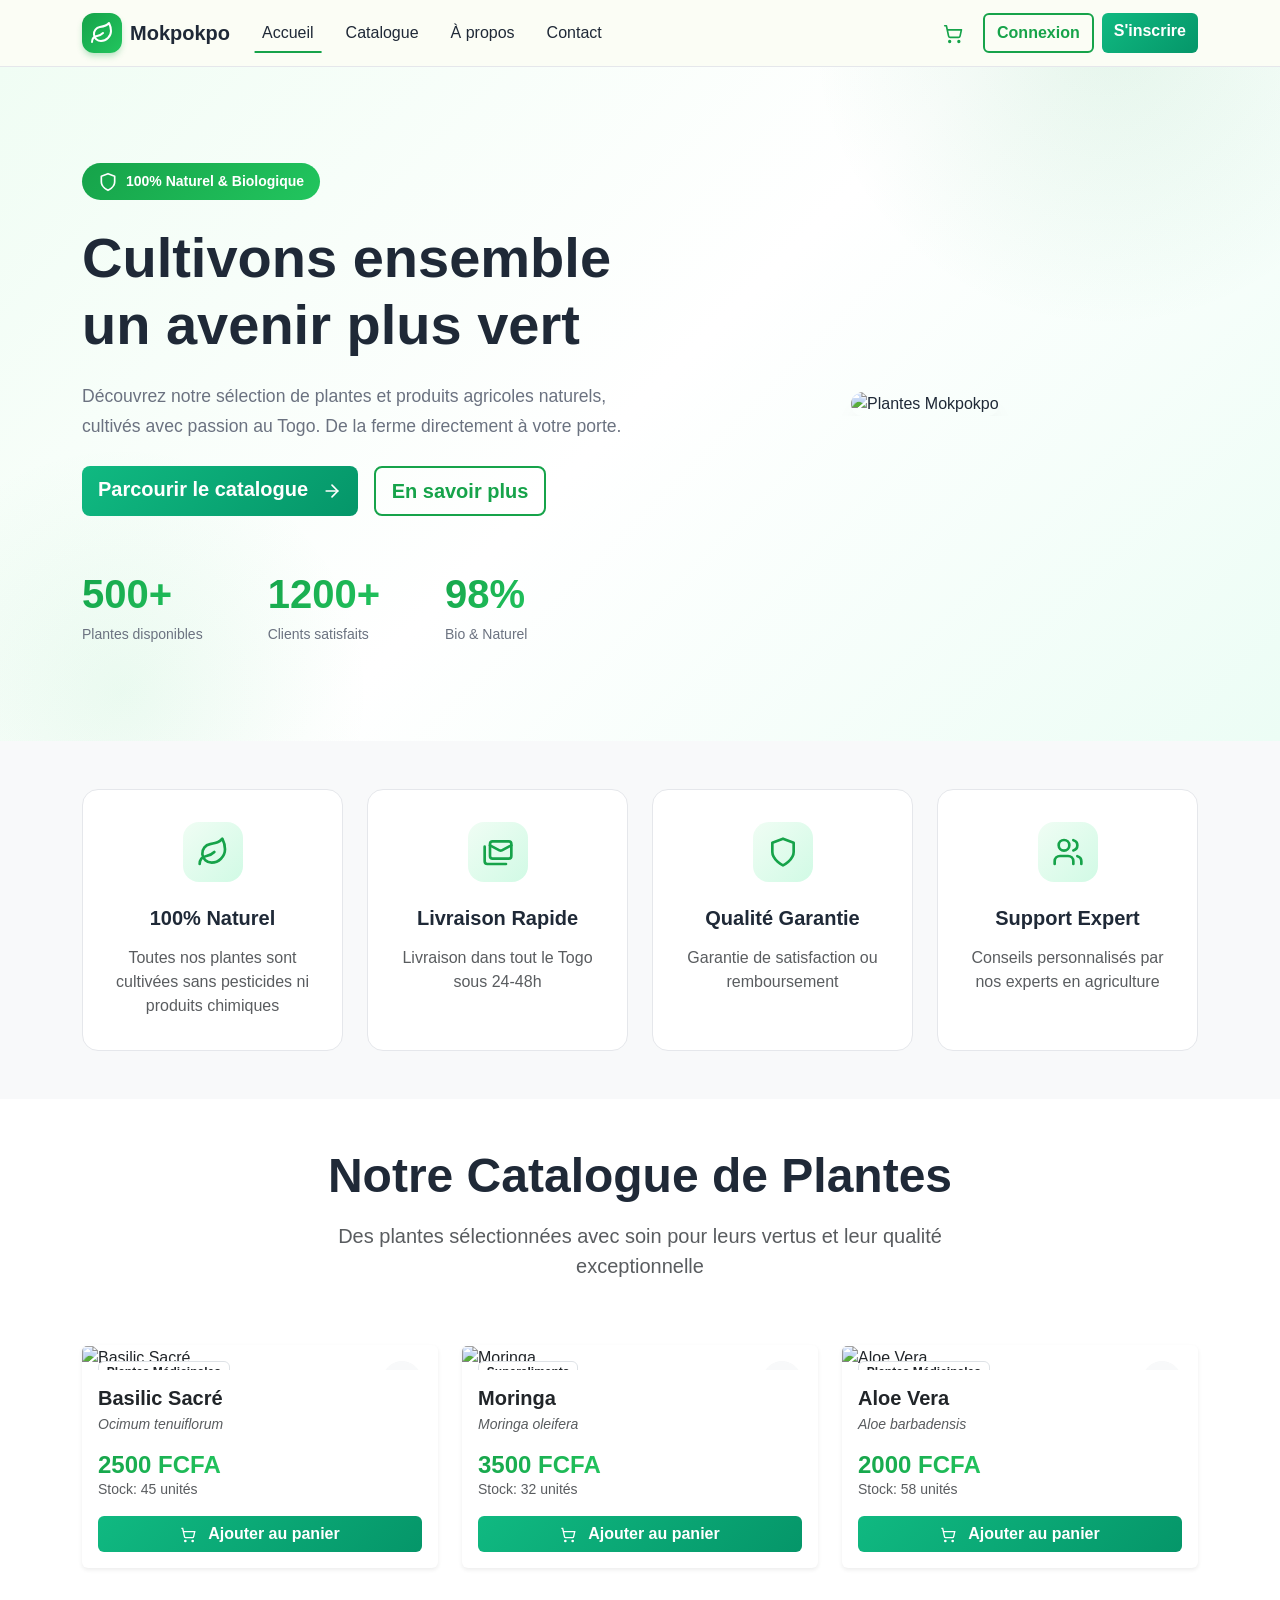
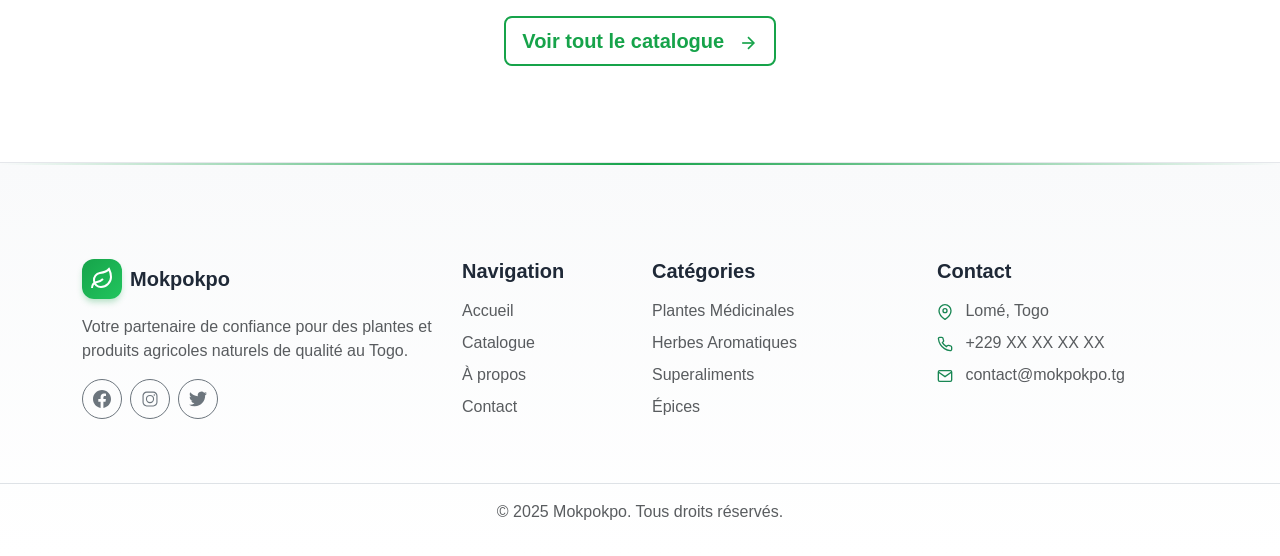
==== index.html @ a2e90d1b "Ajout du contenu du site web" ====
<!DOCTYPE html>
<html lang="fr">
<head>
    <meta charset="UTF-8">
    <meta name="viewport" content="width=device-width, initial-scale=1.0">
    <title>Mokpokpo - Supply Chain Plantes Médicinales</title>
    <!-- Bootstrap CSS -->
    <link rel="stylesheet" href="css/css_bootstrap/bootstrap.min.css">
    <!-- Custom CSS -->
    <link rel="stylesheet" href="css/style.css">
</head>
<body>

    <!-- Navbar -->
    <nav class="navbar navbar-expand-lg sticky-top">
        <div class="container">
            <a class="navbar-brand" href="index.html">
                <div class="brand-icon">
                    <svg xmlns="http://www.w3.org/2000/svg" width="24" height="24" viewBox="0 0 24 24" fill="none" stroke="currentColor" stroke-width="2" stroke-linecap="round" stroke-linejoin="round">
                        <path d="M11 20A7 7 0 0 1 9.8 6.1C15.5 5 17 4.48 19 2c1 2 2 4.18 2 8 0 5.5-4.78 10-10 10Z"/>
                        <path d="M2 21c0-3 1.85-5.36 5.08-6C9.5 14.52 12 13 13 12"/>
                    </svg>
                </div>
                Mokpokpo
            </a>
            <button class="navbar-toggler" type="button" data-bs-toggle="collapse" data-bs-target="#navbarNav">
                <span class="navbar-toggler-icon"></span>
            </button>
            <div class="collapse navbar-collapse" id="navbarNav">
                <ul class="navbar-nav me-auto mb-2 mb-lg-0">
                    <li class="nav-item">
                        <a class="nav-link active" href="index.html">Accueil</a>
                    </li>
                    <li class="nav-item">
                        <a class="nav-link" href="products.html">Catalogue</a>
                    </li>
                    <li class="nav-item">
                        <a class="nav-link" href="about.html">À propos</a>
                    </li>
                    <li class="nav-item">
                        <a class="nav-link" href="contact.html">Contact</a>
                    </li>
                </ul>
                <div class="d-flex align-items-center gap-2">
                    <a href="cart.html" class="btn btn-outline-primary position-relative border-0">
                        <svg xmlns="http://www.w3.org/2000/svg" width="20" height="20" viewBox="0 0 24 24" fill="none" stroke="currentColor" stroke-width="2" stroke-linecap="round" stroke-linejoin="round">
                            <circle cx="8" cy="21" r="1"/>
                            <circle cx="19" cy="21" r="1"/>
                            <path d="M2.05 2.05h2l2.66 12.42a2 2 0 0 0 2 1.58h9.78a2 2 0 0 0 1.95-1.57l1.65-7.43H5.12"/>
                        </svg>
                        <span class="position-absolute top-0 start-100 translate-middle badge rounded-pill bg-success cart-badge" style="display: none;">
                            0
                        </span>
                    </a>
                    
                    <div id="auth-links" class="d-flex gap-2">
                        <a href="login.html" class="btn btn-outline-primary">Connexion</a>
                        <a href="register.html" class="btn btn-primary">S'inscrire</a>
                    </div>
                    
                    <div id="user-links" class="d-flex gap-2 d-none align-items-center">
                        <a href="dashboard.html" class="d-flex align-items-center gap-2 bg-light px-3 py-2 rounded-pill text-decoration-none">
                            <div class="user-avatar">
                                <svg xmlns="http://www.w3.org/2000/svg" width="20" height="20" viewBox="0 0 24 24" fill="none" stroke="currentColor" stroke-width="2" stroke-linecap="round" stroke-linejoin="round">
                                    <path d="M19 21v-2a4 4 0 0 0-4-4H9a4 4 0 0 0-4 4v2"/>
                                    <circle cx="12" cy="7" r="4"/>
                                </svg>
                            </div>
                            <span class="text-muted small" id="userNameDisplay">Mon Compte</span>
                        </a>
                        <button onclick="logout()" class="btn btn-outline-danger btn-sm">
                            <svg xmlns="http://www.w3.org/2000/svg" width="16" height="16" viewBox="0 0 24 24" fill="none" stroke="currentColor" stroke-width="2" stroke-linecap="round" stroke-linejoin="round" class="me-1"><path d="M9 21H5a2 2 0 0 1-2-2V5a2 2 0 0 1 2-2h4"></path><polyline points="16 17 21 12 16 7"></polyline><line x1="21" y1="12" x2="9" y2="12"></line></svg>
                            Déconnexion
                        </button>
                    </div>

                </div>
            </div>
        </div>
    </nav>

    <!-- Hero Section -->
    <section class="hero-section">
        <div class="container">
            <div class="row align-items-center">
                <div class="col-lg-6 mb-5 mb-lg-0">
                    <!-- Badge -->
                    <div class="stats-badge mb-4">
                        <svg xmlns="http://www.w3.org/2000/svg" width="20" height="20" viewBox="0 0 24 24" fill="none" stroke="currentColor" stroke-width="2" stroke-linecap="round" stroke-linejoin="round">
                            <path d="M12 22s8-4 8-10V5l-8-3-8 3v7c0 6 8 10 8 10z"/>
                        </svg>
                        <span>100% Naturel & Biologique</span>
                    </div>

                    <h1 class="display-4 hero-title mb-4">Cultivons ensemble un avenir plus vert</h1>
                    <p class="hero-text mb-4">
                        Découvrez notre sélection de plantes et produits agricoles naturels, cultivés avec passion au Togo. 
                        De la ferme directement à votre porte.
                    </p>
                    <div class="d-flex flex-column flex-sm-row gap-3 mb-5">
                        <a href="products.html" class="btn btn-primary btn-lg">
                            Parcourir le catalogue
                            <svg xmlns="http://www.w3.org/2000/svg" width="20" height="20" viewBox="0 0 24 24" fill="none" stroke="currentColor" stroke-width="2" stroke-linecap="round" stroke-linejoin="round" class="ms-2">
                                <path d="M5 12h14"/><path d="M12 5l7 7-7 7"/>
                            </svg>
                        </a>
                        <a href="about.html" class="btn btn-outline-primary btn-lg">En savoir plus</a>
                    </div>

                    <!-- Stats -->
                    <div class="stats-container">
                        <div class="stat-item">
                            <div class="stat-number">500+</div>
                            <div class="stat-label">Plantes disponibles</div>
                        </div>
                        <div class="h-100" style="width: 1px; background: var(--border-color);"></div>
                        <div class="stat-item">
                            <div class="stat-number">1200+</div>
                            <div class="stat-label">Clients satisfaits</div>
                        </div>
                        <div class="h-100" style="width: 1px; background: var(--border-color);"></div>
                        <div class="stat-item">
                            <div class="stat-number">98%</div>
                            <div class="stat-label">Bio & Naturel</div>
                        </div>
                    </div>
                </div>
                <div class="col-lg-6 text-center position-relative">
                    <div class="img-zoom" style="border-radius: 1.5rem; overflow: hidden; box-shadow: 0 25px 50px -12px rgba(0, 0, 0, 0.25);">
                        <img src="https://images.unsplash.com/photo-1585320806297-9794b3e4eeae?w=800&h=600&fit=crop" 
                             alt="Plantes Mokpokpo" 
                             class="img-fluid" 
                             style="width: 100%; height: auto; object-fit: cover;">
                    </div>
                </div>
            </div>
        </div>
    </section>

    <!-- Features -->
    <section class="py-5 bg-light">
        <div class="container">
            <div class="row g-4">
                <div class="col-md-6 col-lg-3">
                    <div class="feature-card text-center">
                        <div class="feature-icon mx-auto">
                            <svg xmlns="http://www.w3.org/2000/svg" width="32" height="32" viewBox="0 0 24 24" fill="none" stroke="currentColor" stroke-width="2" stroke-linecap="round" stroke-linejoin="round">
                                <path d="M11 20A7 7 0 0 1 9.8 6.1C15.5 5 17 4.48 19 2c1 2 2 4.18 2 8 0 5.5-4.78 10-10 10Z"/>
                                <path d="M2 21c0-3 1.85-5.36 5.08-6C9.5 14.52 12 13 13 12"/>
                            </svg>
                        </div>
                        <h3 class="h5 fw-bold mb-3">100% Naturel</h3>
                        <p class="text-muted mb-0">Toutes nos plantes sont cultivées sans pesticides ni produits chimiques</p>
                    </div>
                </div>
                <div class="col-md-6 col-lg-3">
                    <div class="feature-card text-center">
                        <div class="feature-icon mx-auto">
                            <svg xmlns="http://www.w3.org/2000/svg" width="32" height="32" viewBox="0 0 24 24" fill="none" stroke="currentColor" stroke-width="2" stroke-linecap="round" stroke-linejoin="round">
                                <rect width="16" height="13" x="6" y="4" rx="2"/><path d="m22 7-7.1 3.78c-.57.3-1.23.3-1.8 0L6 7"/><path d="M2 8v11c0 1.1.9 2 2 2h14"/>
                            </svg>
                        </div>
                        <h3 class="h5 fw-bold mb-3">Livraison Rapide</h3>
                        <p class="text-muted mb-0">Livraison dans tout le Togo sous 24-48h</p>
                    </div>
                </div>
                <div class="col-md-6 col-lg-3">
                    <div class="feature-card text-center">
                        <div class="feature-icon mx-auto">
                            <svg xmlns="http://www.w3.org/2000/svg" width="32" height="32" viewBox="0 0 24 24" fill="none" stroke="currentColor" stroke-width="2" stroke-linecap="round" stroke-linejoin="round">
                                <path d="M12 22s8-4 8-10V5l-8-3-8 3v7c0 6 8 10 8 10z"/>
                            </svg>
                        </div>
                        <h3 class="h5 fw-bold mb-3">Qualité Garantie</h3>
                        <p class="text-muted mb-0">Garantie de satisfaction ou remboursement</p>
                    </div>
                </div>
                <div class="col-md-6 col-lg-3">
                    <div class="feature-card text-center">
                        <div class="feature-icon mx-auto">
                            <svg xmlns="http://www.w3.org/2000/svg" width="32" height="32" viewBox="0 0 24 24" fill="none" stroke="currentColor" stroke-width="2" stroke-linecap="round" stroke-linejoin="round">
                                <path d="M16 21v-2a4 4 0 0 0-4-4H6a4 4 0 0 0-4 4v2"/>
                                <circle cx="9" cy="7" r="4"/>
                                <path d="M22 21v-2a4 4 0 0 0-3-3.87"/>
                                <path d="M16 3.13a4 4 0 0 1 0 7.75"/>
                            </svg>
                        </div>
                        <h3 class="h5 fw-bold mb-3">Support Expert</h3>
                        <p class="text-muted mb-0">Conseils personnalisés par nos experts en agriculture</p>
                    </div>
                </div>
            </div>
        </div>
    </section>

    <!-- Product Catalog Preview -->
    <section class="py-5">
        <div class="container">
            <div class="row mb-5">
                <div class="col-lg-8 mx-auto text-center">
                    <h2 class="display-5 fw-bold mb-3">Notre Catalogue de Plantes</h2>
                    <p class="lead text-muted">Des plantes sélectionnées avec soin pour leurs vertus et leur qualité exceptionnelle</p>
                </div>
            </div>

            <div class="row g-4" id="featured-products">
                <!-- Product Card 1 -->
                <div class="col-sm-6 col-lg-4">
                    <div class="card card-product h-100 border-0 shadow-sm">
                        <div class="position-relative img-zoom">
                            <img src="https://images.unsplash.com/photo-1628016851899-c0f3afae6c6b?w=400&h=300&fit=crop" 
                                 class="card-img-top" 
                                 alt="Basilic Sacré"
                                 style="height: 250px; object-fit: cover;">
                            <span class="position-absolute top-0 start-0 m-3 badge bg-white text-dark border">Plantes Médicinales</span>
                            <button class="btn btn-light btn-sm position-absolute top-0 end-0 m-3 rounded-circle" style="width: 40px; height: 40px;">
                                <svg xmlns="http://www.w3.org/2000/svg" width="16" height="16" viewBox="0 0 24 24" fill="none" stroke="currentColor" stroke-width="2">
                                    <path d="M19 14c1.49-1.46 3-3.21 3-5.5A5.5 5.5 0 0 0 16.5 3c-1.76 0-3 .5-4.5 2-1.5-1.5-2.74-2-4.5-2A5.5 5.5 0 0 0 2 8.5c0 2.3 1.5 4.05 3 5.5l7 7Z"/>
                                </svg>
                            </button>
                        </div>
                        <div class="card-body">
                            <h5 class="card-title fw-bold mb-1">Basilic Sacré</h5>
                            <p class="text-muted small fst-italic mb-3">Ocimum tenuiflorum</p>
                            <div class="d-flex justify-content-between align-items-center">
                                <div>
                                    <p class="h4 text-gradient fw-bold mb-0">2500 FCFA</p>
                                    <p class="text-muted small mb-0">Stock: 45 unités</p>
                                </div>
                            </div>
                        </div>
                        <div class="card-footer bg-transparent border-0 p-3 pt-0">
                            <button class="btn btn-primary w-100">
                                <svg xmlns="http://www.w3.org/2000/svg" width="16" height="16" viewBox="0 0 24 24" fill="none" stroke="currentColor" stroke-width="2" class="me-2">
                                    <circle cx="8" cy="21" r="1"/><circle cx="19" cy="21" r="1"/>
                                    <path d="M2.05 2.05h2l2.66 12.42a2 2 0 0 0 2 1.58h9.78a2 2 0 0 0 1.95-1.57l1.65-7.43H5.12"/>
                                </svg>
                                Ajouter au panier
                            </button>
                        </div>
                    </div>
                </div>

                <!-- Product Card 2 -->
                <div class="col-sm-6 col-lg-4">
                    <div class="card card-product h-100 border-0 shadow-sm">
                        <div class="position-relative img-zoom">
                            <img src="https://images.unsplash.com/photo-1615485290382-441e4d049cb5?w=400&h=300&fit=crop" 
                                 class="card-img-top" 
                                 alt="Moringa"
                                 style="height: 250px; object-fit: cover;">
                            <span class="position-absolute top-0 start-0 m-3 badge bg-white text-dark border">Superaliments</span>
                            <button class="btn btn-light btn-sm position-absolute top-0 end-0 m-3 rounded-circle" style="width: 40px; height: 40px;">
                                <svg xmlns="http://www.w3.org/2000/svg" width="16" height="16" viewBox="0 0 24 24" fill="none" stroke="currentColor" stroke-width="2">
                                    <path d="M19 14c1.49-1.46 3-3.21 3-5.5A5.5 5.5 0 0 0 16.5 3c-1.76 0-3 .5-4.5 2-1.5-1.5-2.74-2-4.5-2A5.5 5.5 0 0 0 2 8.5c0 2.3 1.5 4.05 3 5.5l7 7Z"/>
                                </svg>
                            </button>
                        </div>
                        <div class="card-body">
                            <h5 class="card-title fw-bold mb-1">Moringa</h5>
                            <p class="text-muted small fst-italic mb-3">Moringa oleifera</p>
                            <div class="d-flex justify-content-between align-items-center">
                                <div>
                                    <p class="h4 text-gradient fw-bold mb-0">3500 FCFA</p>
                                    <p class="text-muted small mb-0">Stock: 32 unités</p>
                                </div>
                            </div>
                        </div>
                        <div class="card-footer bg-transparent border-0 p-3 pt-0">
                            <button class="btn btn-primary w-100">
                                <svg xmlns="http://www.w3.org/2000/svg" width="16" height="16" viewBox="0 0 24 24" fill="none" stroke="currentColor" stroke-width="2" class="me-2">
                                    <circle cx="8" cy="21" r="1"/><circle cx="19" cy="21" r="1"/>
                                    <path d="M2.05 2.05h2l2.66 12.42a2 2 0 0 0 2 1.58h9.78a2 2 0 0 0 1.95-1.57l1.65-7.43H5.12"/>
                                </svg>
                                Ajouter au panier
                            </button>
                        </div>
                    </div>
                </div>

                <!-- Product Card 3 -->
                <div class="col-sm-6 col-lg-4">
                    <div class="card card-product h-100 border-0 shadow-sm">
                        <div class="position-relative img-zoom">
                            <img src="https://images.unsplash.com/photo-1509587584298-0f3b3a3a1797?w=400&h=300&fit=crop" 
                                 class="card-img-top" 
                                 alt="Aloe Vera"
                                 style="height: 250px; object-fit: cover;">
                            <span class="position-absolute top-0 start-0 m-3 badge bg-white text-dark border">Plantes Médicinales</span>
                            <button class="btn btn-light btn-sm position-absolute top-0 end-0 m-3 rounded-circle" style="width: 40px; height: 40px;">
                                <svg xmlns="http://www.w3.org/2000/svg" width="16" height="16" viewBox="0 0 24 24" fill="none" stroke="currentColor" stroke-width="2">
                                    <path d="M19 14c1.49-1.46 3-3.21 3-5.5A5.5 5.5 0 0 0 16.5 3c-1.76 0-3 .5-4.5 2-1.5-1.5-2.74-2-4.5-2A5.5 5.5 0 0 0 2 8.5c0 2.3 1.5 4.05 3 5.5l7 7Z"/>
                                </svg>
                            </button>
                        </div>
                        <div class="card-body">
                            <h5 class="card-title fw-bold mb-1">Aloe Vera</h5>
                            <p class="text-muted small fst-italic mb-3">Aloe barbadensis</p>
                            <div class="d-flex justify-content-between align-items-center">
                                <div>
                                    <p class="h4 text-gradient fw-bold mb-0">2000 FCFA</p>
                                    <p class="text-muted small mb-0">Stock: 58 unités</p>
                                </div>
                            </div>
                        </div>
                        <div class="card-footer bg-transparent border-0 p-3 pt-0">
                            <button class="btn btn-primary w-100">
                                <svg xmlns="http://www.w3.org/2000/svg" width="16" height="16" viewBox="0 0 24 24" fill="none" stroke="currentColor" stroke-width="2" class="me-2">
                                    <circle cx="8" cy="21" r="1"/><circle cx="19" cy="21" r="1"/>
                                    <path d="M2.05 2.05h2l2.66 12.42a2 2 0 0 0 2 1.58h9.78a2 2 0 0 0 1.95-1.57l1.65-7.43H5.12"/>
                                </svg>
                                Ajouter au panier
                            </button>
                        </div>
                    </div>
                </div>
            </div>

            <div class="text-center mt-5">
                <a href="products.html" class="btn btn-outline-primary btn-lg">
                    Voir tout le catalogue
                    <svg xmlns="http://www.w3.org/2000/svg" width="20" height="20" viewBox="0 0 24 24" fill="none" stroke="currentColor" stroke-width="2" class="ms-2">
                        <path d="M5 12h14"/><path d="M12 5l7 7-7 7"/>
                    </svg>
                </a>
            </div>
        </div>
    </section>

    <!-- Footer -->
    <footer class="text-center text-lg-start mt-5">
        <div class="container py-5">
            <div class="row g-4">
                <!-- Brand Section -->
                <div class="col-lg-4 col-md-6">
                    <div class="d-flex align-items-center gap-2 mb-3">
                        <div class="brand-icon">
                            <svg xmlns="http://www.w3.org/2000/svg" width="24" height="24" viewBox="0 0 24 24" fill="none" stroke="currentColor" stroke-width="2">
                                <path d="M11 20A7 7 0 0 1 9.8 6.1C15.5 5 17 4.48 19 2c1 2 2 4.18 2 8 0 5.5-4.78 10-10 10Z"/>
                                <path d="M2 21c0-3 1.85-5.36 5.08-6C9.5 14.52 12 13 13 12"/>
                            </svg>
                        </div>
                        <span class="fw-bold fs-5">Mokpokpo</span>
                    </div>
                    <p class="text-muted mb-3">Votre partenaire de confiance pour des plantes et produits agricoles naturels de qualité au Togo.</p>
                    <div class="d-flex gap-2">
                        <a href="#" class="btn btn-outline-secondary btn-sm rounded-circle" style="width: 40px; height: 40px; padding: 0; display: flex; align-items: center; justify-content: center;">
                            <svg xmlns="http://www.w3.org/2000/svg" width="18" height="18" viewBox="0 0 24 24" fill="currentColor">
                                <path d="M24 12.073c0-6.627-5.373-12-12-12s-12 5.373-12 12c0 5.99 4.388 10.954 10.125 11.854v-8.385H7.078v-3.47h3.047V9.43c0-3.007 1.792-4.669 4.533-4.669 1.312 0 2.686.235 2.686.235v2.953H15.83c-1.491 0-1.956.925-1.956 1.874v2.25h3.328l-.532 3.47h-2.796v8.385C19.612 23.027 24 18.062 24 12.073z"/>
                            </svg>
                        </a>
                        <a href="#" class="btn btn-outline-secondary btn-sm rounded-circle" style="width: 40px; height: 40px; padding: 0; display: flex; align-items: center; justify-content: center;">
                            <svg xmlns="http://www.w3.org/2000/svg" width="18" height="18" viewBox="0 0 24 24" fill="currentColor">
                                <path d="M7.55 2h8.9C19.4 2 22 4.6 22 7.55v8.9C22 19.4 19.4 22 16.45 22h-8.9C4.6 22 2 19.4 2 16.45v-8.9C2 4.6 4.6 2 7.55 2zm0 1.5C5.466 3.5 3.5 5.466 3.5 7.55v8.9c0 2.084 1.966 4.05 4.05 4.05h8.9c2.084 0 4.05-1.966 4.05-4.05v-8.9c0-2.084-1.966-4.05-4.05-4.05h-8.9zM12 6.5a5.5 5.5 0 110 11 5.5 5.5 0 010-11zm0 1.5a4 4 0 100 8 4 4 0 000-8zm5.75-2.25a1 1 0 110 2 1 1 0 010-2z"/>
                            </svg>
                        </a>
                        <a href="#" class="btn btn-outline-secondary btn-sm rounded-circle" style="width: 40px; height: 40px; padding: 0; display: flex; align-items: center; justify-content: center;">
                            <svg xmlns="http://www.w3.org/2000/svg" width="18" height="18" viewBox="0 0 24 24" fill="currentColor">
                                <path d="M23.953 4.57a10 10 0 01-2.825.775 4.958 4.958 0 002.163-2.723c-.951.555-2.005.959-3.127 1.184a4.92 4.92 0 00-8.384 4.482C7.69 8.095 4.067 6.13 1.64 3.162a4.822 4.822 0 00-.666 2.475c0 1.71.87 3.213 2.188 4.096a4.904 4.904 0 01-2.228-.616v.06a4.923 4.923 0 003.946 4.827 4.996 4.996 0 01-2.212.085 4.936 4.936 0 004.604 3.417 9.867 9.867 0 01-6.102 2.105c-.39 0-.779-.023-1.17-.067a13.995 13.995 0 007.557 2.209c9.053 0 13.998-7.496 13.998-13.985 0-.21 0-.42-.015-.63A9.935 9.935 0 0024 4.59z"/>
                            </svg>
                        </a>
                    </div>
                </div>

                <!-- Navigation -->
                <div class="col-lg-2 col-md-6">
                    <h5 class="fw-bold mb-3">Navigation</h5>
                    <ul class="list-unstyled">
                        <li class="mb-2"><a href="index.html" class="text-decoration-none text-muted">Accueil</a></li>
                        <li class="mb-2"><a href="products.html" class="text-decoration-none text-muted">Catalogue</a></li>
                        <li class="mb-2"><a href="about.html" class="text-decoration-none text-muted">À propos</a></li>
                        <li class="mb-2"><a href="contact.html" class="text-decoration-none text-muted">Contact</a></li>
                    </ul>
                </div>

                <!-- Categories -->
                <div class="col-lg-3 col-md-6">
                    <h5 class="fw-bold mb-3">Catégories</h5>
                    <ul class="list-unstyled">
                        <li class="mb-2"><a href="#" class="text-decoration-none text-muted">Plantes Médicinales</a></li>
                        <li class="mb-2"><a href="#" class="text-decoration-none text-muted">Herbes Aromatiques</a></li>
                        <li class="mb-2"><a href="#" class="text-decoration-none text-muted">Superaliments</a></li>
                        <li class="mb-2"><a href="#" class="text-decoration-none text-muted">Épices</a></li>
                    </ul>
                </div>

                <!-- Contact -->
                <div class="col-lg-3 col-md-6">
                    <h5 class="fw-bold mb-3">Contact</h5>
                    <ul class="list-unstyled">
                        <li class="mb-2">
                            <svg xmlns="http://www.w3.org/2000/svg" width="16" height="16" viewBox="0 0 24 24" fill="none" stroke="currentColor" stroke-width="2" class="text-success me-2">
                                <path d="M21 10c0 7-9 13-9 13s-9-6-9-13a9 9 0 0 1 18 0z"></path>
                                <circle cx="12" cy="10" r="3"></circle>
                            </svg>
                            <span class="text-muted">Lomé, Togo</span>
                        </li>
                        <li class="mb-2">
                            <svg xmlns="http://www.w3.org/2000/svg" width="16" height="16" viewBox="0 0 24 24" fill="none" stroke="currentColor" stroke-width="2" class="text-success me-2">
                                <path d="M22 16.92v3a2 2 0 0 1-2.18 2 19.79 19.79 0 0 1-8.63-3.07 19.5 19.5 0 0 1-6-6 19.79 19.79 0 0 1-3.07-8.67A2 2 0 0 1 4.11 2h3a2 2 0 0 1 2 1.72 12.84 12.84 0 0 0 .7 2.81 2 2 0 0 1-.45 2.11L8.09 9.91a16 16 0 0 0 6 6l1.27-1.27a2 2 0 0 1 2.11-.45 12.84 12.84 0 0 0 2.81.7A2 2 0 0 1 22 16.92z"></path>
                            </svg>
                            <span class="text-muted">+229 XX XX XX XX</span>
                        </li>
                        <li class="mb-2">
                            <svg xmlns="http://www.w3.org/2000/svg" width="16" height="16" viewBox="0 0 24 24" fill="none" stroke="currentColor" stroke-width="2" class="text-success me-2">
                                <path d="M4 4h16c1.1 0 2 .9 2 2v12c0 1.1-.9 2-2 2H4c-1.1 0-2-.9-2-2V6c0-1.1.9-2 2-2z"></path>
                                <polyline points="22,6 12,13 2,6"></polyline>
                            </svg>
                            <span class="text-muted">contact@mokpokpo.tg</span>
                        </li>
                    </ul>
                </div>
            </div>
        </div>

        <!-- Copyright -->
        <div class="border-top">
            <div class="container py-3">
                <p class="text-center text-muted mb-0">© 2025 Mokpokpo. Tous droits réservés.</p>
            </div>
        </div>
    </footer>

    <!-- Bootstrap JS Bundle -->
    <script src="js/js_bootstrap/bootstrap.bundle.min.js"></script>
    <script src="js/auth.js"></script>
    <script src="js/script.js"></script>
</body>
</html>
---- css/style.css ----
:root {
    --primary-color: #16a34a; /* Green-600 */
    --primary-hover: #15803d; /* Green-700 */
    --primary-light: #22c55e; /* Green-500 */
    --secondary-color: #f0fdf4; /* Green-50 */
    --text-color: #1f2937; /* Gray-800 */
    --light-text: #6b7280; /* Gray-500 */
    --border-color: #e5e7eb; /* Gray-200 */
    --shadow-sm: 0 1px 2px 0 rgb(0 0 0 / 0.05);
    --shadow-md: 0 4px 6px -1px rgb(0 0 0 / 0.1);
    --shadow-lg: 0 10px 15px -3px rgb(0 0 0 / 0.1);
    --shadow-xl: 0 20px 25px -5px rgb(0 0 0 / 0.1);
}

* {
    margin: 0;
    padding: 0;
    box-sizing: border-box;
}

body {
    font-family: 'Segoe UI', Tahoma, Geneva, Verdana, sans-serif;
    color: var(--text-color);
    background-color: #ffffff;
    overflow-x: hidden;
}

/* Navbar */
.navbar {
    background-color: rgb(251, 253, 245) /*rgb(255 255 255 / 95%)*/;
    backdrop-filter: blur(10px);
    border-bottom: 1px solid var(--border-color);
    transition: all 0.3s ease;
}

.navbar.scrolled {
    box-shadow: var(--shadow-md);
}

.navbar-brand {
    font-weight: 700;
    font-size: 1.25rem;
    color: var(--text-color) !important;
    display: flex;
    align-items: center;
    gap: 0.5rem;
    transition: transform 0.3s ease;
}

.navbar-brand:hover {
    transform: scale(1.05);
}

.brand-icon {
    width: 2.5rem;
    height: 2.5rem;
    background: linear-gradient(135deg, var(--primary-color), var(--primary-light));
    border-radius: 0.75rem;
    display: flex;
    align-items: center;
    justify-content: center;
    color: white;
    transition: all 0.3s ease;
    box-shadow: 0 4px 6px -1px rgb(22 163 74 / 0.3);
}

.navbar-brand:hover .brand-icon {
    transform: rotate(10deg);
    box-shadow: 0 10px 15px -3px rgb(22 163 74 / 0.4);
}

.nav-link {
    font-weight: 500;
    color: var(--text-color) !important;
    transition: all 0.3s ease;
    position: relative;
    padding: 0.5rem 1rem !important;
}

.nav-link::after {
    content: '';
    position: absolute;
    bottom: 0;
    left: 50%;
    width: 0;
    height: 2px;
    background: var(--primary-color);
    transition: all 0.3s ease;
    transform: translateX(-50%);
}

.nav-link:hover::after,
.nav-link.active::after {
    width: 80%;
}

.nav-link:hover {
    color: var(--primary-color) !important;
}

.btn-primary {
    background: linear-gradient(135deg, var(--primary-color), var(--primary-light));
    border: none;
    transition: all 0.3s ease;
    font-weight: 600;
    position: relative;
    overflow: hidden;
}

.btn-primary::before {
    content: '';
    position: absolute;
    top: 0;
    left: -100%;
    width: 100%;
    height: 100%;
    background: linear-gradient(90deg, transparent, rgba(255,255,255,0.3), transparent);
    transition: left 0.5s ease;
}

.btn-primary:hover::before {
    left: 100%;
}

.btn-primary:hover {
    transform: translateY(-2px);
    box-shadow: 0 10px 20px -5px rgb(22 163 74 / 0.5);
    background: linear-gradient(135deg, var(--primary-hover), var(--primary-color));
}

.btn-primary:active {
    transform: translateY(0);
}

.btn-outline-primary {
    color: var(--primary-color);
    border: 2px solid var(--primary-color);
    background: transparent;
    transition: all 0.3s ease;
    font-weight: 600;
}

.btn-outline-primary:hover {
    background-color: var(--primary-color);
    border-color: var(--primary-color);
    transform: translateY(-2px);
    box-shadow: 0 10px 20px -5px rgb(22 163 74 / 0.5);
}

.btn-outline-secondary {
    transition: all 0.3s ease;
}

.btn-outline-secondary:hover {
    transform: translateY(-2px);
    box-shadow: var(--shadow-md);
}

/* Hero Section */
.hero-section {
    padding: 6rem 0;
    background: linear-gradient(135deg, #f0fdf4 0%, #ffffff 50%, #ecfdf5 100%);
    position: relative;
    overflow: hidden;
}

.hero-section::before {
    content: '';
    position: absolute;
    top: -50%;
    right: -10%;
    width: 600px;
    height: 600px;
    background: radial-gradient(circle, rgba(22, 163, 74, 0.1) 0%, transparent 70%);
    border-radius: 50%;
    animation: float 20s ease-in-out infinite;
}

.hero-section::after {
    content: '';
    position: absolute;
    bottom: -30%;
    left: -10%;
    width: 500px;
    height: 500px;
    background: radial-gradient(circle, rgba(34, 197, 94, 0.08) 0%, transparent 70%);
    border-radius: 50%;
    animation: float 15s ease-in-out infinite reverse;
}

@keyframes float {
    0%, 100% {
        transform: translate(0, 0);
    }
    50% {
        transform: translate(50px, 50px);
    }
}

.hero-section .container {
    position: relative;
    z-index: 1;
}

.hero-title {
    font-weight: 800;
    color: var(--text-color);
    line-height: 1.2;
    animation: fadeInUp 0.8s ease-out;
}

@keyframes fadeInUp {
    from {
        opacity: 0;
        transform: translateY(30px);
    }
    to {
        opacity: 1;
        transform: translateY(0);
    }
}

.hero-text {
    color: var(--light-text);
    font-size: 1.1rem;
    line-height: 1.7;
    animation: fadeInUp 0.8s ease-out 0.2s both;
}

.hero-section .btn {
    animation: fadeInUp 0.8s ease-out 0.4s both;
}

.hero-section img {
    border-radius: 1.5rem;
    box-shadow: var(--shadow-xl);
    transition: all 0.5s ease;
    animation: fadeIn 1s ease-out 0.6s both;
}

@keyframes fadeIn {
    from {
        opacity: 0;
    }
    to {
        opacity: 1;
    }
}

.hero-section img:hover {
    transform: scale(1.05) rotate(2deg);
    box-shadow: 0 25px 50px -12px rgb(0 0 0 / 0.25);
}

/* Stats Section */
.stats-badge {
    display: inline-flex;
    align-items: center;
    gap: 0.5rem;
    background: linear-gradient(135deg, var(--primary-color), var(--primary-light));
    color: white;
    padding: 0.5rem 1rem;
    border-radius: 2rem;
    font-size: 0.875rem;
    font-weight: 600;
    animation: fadeInUp 0.8s ease-out;
}

.stats-container {
    display: flex;
    gap: 2rem;
    margin-top: 2rem;
    flex-wrap: wrap;
}

.stat-item {
    animation: fadeInUp 0.8s ease-out;
}

.stat-number {
    font-size: 2.5rem;
    font-weight: 800;
    background: linear-gradient(135deg, var(--primary-color), var(--primary-light));
    -webkit-background-clip: text;
    -webkit-text-fill-color: transparent;
    background-clip: text;
}

.stat-label {
    color: var(--light-text);
    font-size: 0.875rem;
}

/* Products */
.card-product {
    transition: all 0.4s ease;
    border: 1px solid var(--border-color);
    position: relative;
    overflow: hidden;
}

.card-product::before {
    content: '';
    position: absolute;
    top: 0;
    left: -100%;
    width: 100%;
    height: 100%;
    background: linear-gradient(90deg, transparent, rgba(22, 163, 74, 0.1), transparent);
    transition: left 0.6s ease;
}

.card-product:hover::before {
    left: 100%;
}

.card-product:hover {
    transform: translateY(-10px);
    box-shadow: 0 20px 25px -5px rgba(0, 0, 0, 0.15);
    border-color: var(--primary-color);
}

.card-product .card-img-top {
    transition: transform 0.5s ease;
}

.card-product:hover .card-img-top {
    transform: scale(1.1);
}

.card-product .btn {
    transition: all 0.3s ease;
}

.card-product:hover .btn {
    transform: translateX(5px);
}

.badge-stock {
    background-color: var(--secondary-color);
    color: var(--primary-color);
    border: 1px solid var(--primary-color);
    transition: all 0.3s ease;
}

.badge-stock:hover {
    background-color: var(--primary-color);
    color: white;
    transform: scale(1.1);
}

/* Feature Cards */
.feature-card {
    transition: all 0.4s ease;
    background: white;
    border-radius: 1rem;
    padding: 2rem;
    height: 100%;
    border: 1px solid var(--border-color);
    position: relative;
    overflow: hidden;
}

.feature-card::before {
    content: '';
    position: absolute;
    top: 0;
    left: 0;
    width: 100%;
    height: 4px;
    background: linear-gradient(90deg, var(--primary-color), var(--primary-light));
    transform: scaleX(0);
    transition: transform 0.3s ease;
}

.feature-card:hover::before {
    transform: scaleX(1);
}

.feature-card:hover {
    transform: translateY(-8px);
    box-shadow: var(--shadow-xl);
    border-color: var(--primary-color);
}

.feature-icon {
    width: 60px;
    height: 60px;
    border-radius: 1rem;
    display: flex;
    align-items: center;
    justify-content: center;
    background: linear-gradient(135deg, var(--secondary-color), #d1fae5);
    color: var(--primary-color);
    margin-bottom: 1.5rem;
    transition: all 0.3s ease;
}

.feature-card:hover .feature-icon {
    transform: rotateY(360deg);
    background: linear-gradient(135deg, var(--primary-color), var(--primary-light));
    color: white;
}

/* Footer */
footer {
    background: linear-gradient(to bottom, #f9fafb, #ffffff);
    border-top: 1px solid var(--border-color);
    padding: 3rem 0 1rem;
    position: relative;
}

footer::before {
    content: '';
    position: absolute;
    top: 0;
    left: 0;
    width: 100%;
    height: 2px;
    background: linear-gradient(90deg, transparent, var(--primary-color), transparent);
}

footer a {
    transition: all 0.3s ease;
    position: relative;
}

footer a::after {
    content: '';
    position: absolute;
    bottom: -2px;
    left: 0;
    width: 0;
    height: 2px;
    background: var(--primary-color);
    transition: width 0.3s ease;
}

footer a:hover::after {
    width: 100%;
}

footer a:hover {
    color: var(--primary-color) !important;
    transform: translateX(5px);
}

/* Login Page Styles */
.login-page {
    background: linear-gradient(135deg, #f0fdf4 0%, #ffffff 50%, #ecfdf5 100%);
    min-height: 100vh;
    position: relative;
    overflow: hidden;
}

.login-bg-decoration {
    position: absolute;
    border-radius: 50%;
    filter: blur(80px);
    opacity: 0.6;
    animation: float 20s ease-in-out infinite;
}

.decoration-1 {
    width: 500px;
    height: 500px;
    background: radial-gradient(circle, rgba(22, 163, 74, 0.2) 0%, transparent 70%);
    top: -10%;
    right: -10%;
    animation-delay: 0s;
}

.decoration-2 {
    width: 400px;
    height: 400px;
    background: radial-gradient(circle, rgba(34, 197, 94, 0.15) 0%, transparent 70%);
    bottom: -10%;
    left: -10%;
    animation-delay: -10s;
}

.login-card {
    animation: slideUp 0.6s ease-out;
    border-radius: 1.5rem !important;
    backdrop-filter: blur(10px);
    background: rgba(255, 255, 255, 0.95) !important;
}

@keyframes slideUp {
    from {
        opacity: 0;
        transform: translateY(40px);
    }
    to {
        opacity: 1;
        transform: translateY(0);
    }
}

.login-logo-container {
    width: 80px;
    height: 80px;
    border-radius: 1.5rem;
    background: linear-gradient(135deg, var(--primary-color), var(--primary-light));
    display: flex;
    align-items: center;
    justify-content: center;
    color: white;
    box-shadow: 0 10px 25px -5px rgba(22, 163, 74, 0.4);
    animation: pulse 2s ease-in-out infinite;
}

@keyframes pulse {
    0%, 100% {
        transform: scale(1);
        box-shadow: 0 10px 25px -5px rgba(22, 163, 74, 0.4);
    }
    50% {
        transform: scale(1.05);
        box-shadow: 0 15px 35px -5px rgba(22, 163, 74, 0.5);
    }
}

.input-modern {
    border: 2px solid var(--border-color) !important;
    transition: all 0.3s ease;
    font-size: 1rem;
}

.input-modern:focus {
    border-color: var(--primary-color) !important;
    box-shadow: 0 0 0 4px rgba(22, 163, 74, 0.1) !important;
    transform: translateY(-2px);
}

.btn-modern {
    position: relative;
    overflow: hidden;
    z-index: 1;
}

.btn-modern::before {
    content: '';
    position: absolute;
    top: 50%;
    left: 50%;
    width: 0;
    height: 0;
    border-radius: 50%;
    background: rgba(255, 255, 255, 0.3);
    transform: translate(-50%, -50%);
    transition: width 0.6s ease, height 0.6s ease;
    z-index: -1;
}

.btn-modern:hover::before {
    width: 300px;
    height: 300px;
}

.btn-google {
    border: 2px solid var(--border-color) !important;
    transition: all 0.3s ease;
}

.btn-google:hover {
    border-color: var(--primary-color) !important;
    background-color: rgba(22, 163, 74, 0.05) !important;
    transform: translateY(-2px);
}

.link-hover {
    position: relative;
    transition: all 0.3s ease;
}

.link-hover::after {
    content: '';
    position: absolute;
    bottom: -2px;
    left: 0;
    width: 0;
    height: 2px;
    background: var(--primary-color);
    transition: width 0.3s ease;
}

.link-hover:hover::after {
    width: 100%;
}

.link-hover:hover {
    color: var(--primary-hover) !important;
}

/* Utilities matching React/Tailwind */
.text-foreground { color: var(--text-color); }
.text-muted-foreground { color: var(--light-text); }
.bg-background { background-color: #ffffff; }

.hover-shadow {
    transition: box-shadow 0.3s ease-in-out, transform 0.3s ease;
}
.hover-shadow:hover {
    box-shadow: 0 10px 15px -3px rgba(0, 0, 0, 0.1), 0 4px 6px -2px rgba(0, 0, 0, 0.05) !important;
    transform: translateY(-4px);
}

.min-h-screen {
    min-height: 100vh;
}

/* Smooth Scrolling */
html {
    scroll-behavior: smooth;
}

/* Custom Scrollbar */
::-webkit-scrollbar {
    width: 10px;
}

::-webkit-scrollbar-track {
    background: #f1f1f1;
}

::-webkit-scrollbar-thumb {
    background: linear-gradient(180deg, var(--primary-color), var(--primary-light));
    border-radius: 5px;
}

::-webkit-scrollbar-thumb:hover {
    background: var(--primary-hover);
}

/* Loading Animation */
@keyframes spin {
    0% { transform: rotate(0deg); }
    100% { transform: rotate(360deg); }
}

.spinner-border {
    animation: spin 0.75s linear infinite;
}

/* Alert Animations */
.alert {
    animation: slideDown 0.3s ease-out;
}

@keyframes slideDown {
    from {
        opacity: 0;
        transform: translateY(-10px);
    }
    to {
        opacity: 1;
        transform: translateY(0);
    }
}

/* Card Hover Effects */
.card {
    transition: all 0.3s ease;
}

.card:hover {
    box-shadow: var(--shadow-lg);
}

/* Image Zoom Effect */
.img-zoom {
    overflow: hidden;
}

.img-zoom img {
    transition: transform 0.5s ease;
}

.img-zoom:hover img {
    transform: scale(1.15);
}

/* Text Gradient */
.text-gradient {
    background: linear-gradient(135deg, var(--primary-color), var(--primary-light));
    -webkit-background-clip: text;
    -webkit-text-fill-color: transparent;
    background-clip: text;
}

/* Badge Animations */
.badge {
    transition: all 0.3s ease;
}

.badge:hover {
    transform: scale(1.1);
}

/* Button Group Hover */
.btn-group .btn {
    transition: all 0.3s ease;
}

.btn-group .btn:hover {
    z-index: 2;
    transform: scale(1.05);
}

/* Responsive Utilities */
@media (max-width: 768px) {
    .hero-title {
        font-size: 2rem !important;
    }
    
    .hero-text {
        font-size: 1rem !important;
    }
    
    .stats-container {
        justify-content: center;
    }
    
    .login-card {
        margin: 1rem;
    }
}

/* Catalog Page Styles */
.catalog-header {
    background: linear-gradient(135deg, #f0fdf4 0%, #ffffff 50%, #ecfdf5 100%);
    position: relative;
    overflow: hidden;
}

.catalog-header::before {
    content: '';
    position: absolute;
    top: -50%;
    right: -10%;
    width: 400px;
    height: 400px;
    background: radial-gradient(circle, rgba(22, 163, 74, 0.1) 0%, transparent 70%);
    border-radius: 50%;
    animation: float 20s ease-in-out infinite;
}

.catalog-header::after {
    content: '';
    position: absolute;
    bottom: -30%;
    left: -10%;
    width: 350px;
    height: 350px;
    background: radial-gradient(circle, rgba(34, 197, 94, 0.08) 0%, transparent 70%);
    border-radius: 50%;
    animation: float 15s ease-in-out infinite reverse;
}

.catalog-search-card {
    animation: fadeInUp 0.6s ease-out;
    transition: all 0.3s ease;
    position: relative;
    z-index: auto;
    overflow: visible;
}

.catalog-search-card::before {
    content: '';
    position: absolute;
    inset: 0;
    border-radius: 1.5rem;
    padding: 2px;
    background: linear-gradient(135deg, var(--primary-color), var(--primary-light));
    -webkit-mask: linear-gradient(#fff 0 0) content-box, linear-gradient(#fff 0 0);
    -webkit-mask-composite: xor;
    mask-composite: exclude;
    opacity: 0;
    transition: opacity 0.3s ease;
    z-index: -1;
    pointer-events: none;
}

.catalog-search-card:hover::before {
    opacity: 1;
}

.catalog-search-card:hover {
    transform: translateY(-5px);
    box-shadow: 0 15px 35px -5px rgba(22, 163, 74, 0.2) !important;
}

.input-group .input-group-text {
    transition: all 0.3s ease;
}

.input-group:focus-within .input-group-text {
    border-color: var(--primary-color);
}

.input-group:focus-within input {
    border-color: var(--primary-color);
}

/* Product Card Enhanced */
.product-card-enhanced {
    transition: all 0.4s cubic-bezier(0.175, 0.885, 0.32, 1.275);
    border: 1px solid var(--border-color);
    position: relative;
    overflow: hidden;
    background: white;
}

.product-card-enhanced::before {
    content: '';
    position: absolute;
    top: 0;
    left: -100%;
    width: 100%;
    height: 100%;
    background: linear-gradient(90deg, transparent, rgba(22, 163, 74, 0.1), transparent);
    transition: left 0.6s ease;
}

.product-card-enhanced:hover::before {
    left: 100%;
}

.product-card-enhanced:hover {
    transform: translateY(-10px);
    box-shadow: 0 20px 40px -10px rgba(0, 0, 0, 0.15);
    border-color: var(--primary-color);
}

.product-image-container {
    position: relative;
    overflow: hidden;
    aspect-ratio: 4/3;
    background: #f8f9fa;
}

.product-image-container img {
    width: 100%;
    height: 100%;
    object-fit: cover;
    transition: transform 0.5s ease;
}

.product-card-enhanced:hover .product-image-container img {
    transform: scale(1.15);
}

.product-badge {
    position: absolute;
    top: 1rem;
    left: 1rem;
    z-index: 2;
    animation: fadeInLeft 0.5s ease-out;
    font-size: 0.875rem;
    font-weight: 600;
    padding: 0.5rem 1rem;
    backdrop-filter: blur(10px);
    border-radius: 2rem;
}

@keyframes fadeInLeft {
    from {
        opacity: 0;
        transform: translateX(-20px);
    }
    to {
        opacity: 1;
        transform: translateX(0);
    }
}

.product-favorite {
    position: absolute;
    top: 1rem;
    right: 1rem;
    z-index: 2;
    width: 40px;
    height: 40px;
    border-radius: 50%;
    background: white;
    border: none;
    display: flex;
    align-items: center;
    justify-content: center;
    transition: all 0.3s ease;
    opacity: 0;
    transform: translateY(-10px);
}

.product-card-enhanced:hover .product-favorite {
    opacity: 1;
    transform: translateY(0);
}

.product-favorite:hover {
    background: var(--primary-color);
    color: white;
    transform: scale(1.1);
}

.product-favorite.active {
    background: var(--primary-color);
    color: white;
}

.product-info {
    padding: 1.25rem;
}

.product-title {
    font-size: 1.125rem;
    font-weight: 700;
    color: var(--text-color);
    margin-bottom: 0.25rem;
    transition: color 0.3s ease;
}

.product-card-enhanced:hover .product-title {
    color: var(--primary-color);
}

.product-scientific {
    font-size: 0.875rem;
    color: var(--light-text);
    font-style: italic;
    margin-bottom: 0.75rem;
}

.product-description {
    font-size: 0.875rem;
    color: var(--light-text);
    line-height: 1.5;
    display: -webkit-box;
    -webkit-line-clamp: 2;
    -webkit-box-orient: vertical;
    overflow: hidden;
}

.product-price {
    font-size: 1.75rem;
    font-weight: 800;
    background: linear-gradient(135deg, var(--primary-color), var(--primary-light));
    -webkit-background-clip: text;
    -webkit-text-fill-color: transparent;
    background-clip: text;
}

.product-stock {
    font-size: 0.75rem;
    color: var(--light-text);
}

.product-actions {
    padding: 1rem 1.25rem;
    padding-top: 0;
}

.btn-add-to-cart {
    transition: all 0.3s ease;
    position: relative;
    overflow: hidden;
}

.btn-add-to-cart::before {
    content: '';
    position: absolute;
    top: 50%;
    left: 50%;
    width: 0;
    height: 0;
    border-radius: 50%;
    background: rgba(255, 255, 255, 0.3);
    transform: translate(-50%, -50%);
    transition: width 0.6s ease, height 0.6s ease;
}

.btn-add-to-cart:hover::before {
    width: 300px;
    height: 300px;
}

.btn-add-to-cart:hover {
    transform: translateY(-2px);
    box-shadow: 0 5px 15px -5px rgba(22, 163, 74, 0.5);
}

/* View Toggle Buttons */
.btn-group .btn {
    transition: all 0.3s ease;
    position: relative;
    overflow: hidden;
}

.btn-group .btn::before {
    content: '';
    position: absolute;
    top: 50%;
    left: 50%;
    width: 0;
    height: 0;
    border-radius: 50%;
    background: rgba(22, 163, 74, 0.2);
    transform: translate(-50%, -50%);
    transition: width 0.6s ease, height 0.6s ease;
}

.btn-group .btn:hover::before {
    width: 100px;
    height: 100px;
}

.btn-group .btn.active {
    background: var(--primary-color);
    color: white;
    border-color: var(--primary-color);
    box-shadow: 0 4px 12px rgba(22, 163, 74, 0.3);
}

.btn-group .btn:not(.active):hover {
    background: rgba(22, 163, 74, 0.1);
    border-color: var(--primary-color);
    color: var(--primary-color);
}

/* Products Count Animation */
#productsCount {
    transition: all 0.3s ease;
    display: inline-block;
}

#productsCount.updating {
    animation: pulse 0.6s ease-in-out;
}

@keyframes pulse {
    0%, 100% {
        transform: scale(1);
    }
    50% {
        transform: scale(1.05);
        color: var(--primary-color);
    }
}

/* List View */
.product-list-view {
    display: flex;
    flex-direction: row;
    max-width: 100%;
}

.product-list-view .product-image-container {
    aspect-ratio: 1;
    width: 200px;
    flex-shrink: 0;
}

.product-list-view .product-info {
    flex: 1;
}

.product-list-view .product-description {
    -webkit-line-clamp: 3;
}

/* Filter Animation */
.fade-in {
    animation: fadeIn 0.5s ease-out;
}

@keyframes fadeIn {
    from {
        opacity: 0;
        transform: scale(0.95);
    }
    to {
        opacity: 1;
        transform: scale(1);
    }
}

/* Loading Spinner Enhancement */
.spinner-border {
    border-width: 3px;
}

/* Quick View Badge */
.quick-view-badge {
    position: absolute;
    bottom: 1rem;
    right: 1rem;
    background: white;
    padding: 0.5rem 1rem;
    border-radius: 2rem;
    font-size: 0.75rem;
    font-weight: 600;
    color: var(--primary-color);
    opacity: 0;
    transform: translateY(10px);
    transition: all 0.3s ease;
    cursor: pointer;
}

.product-card-enhanced:hover .quick-view-badge {
    opacity: 1;
    transform: translateY(0);
}

.quick-view-badge:hover {
    background: var(--primary-color);
    color: white;
}

/* Focus Visible Styles */
*:focus-visible {
    outline: 2px solid var(--primary-color);
    outline-offset: 2px;
}

/* Selection Color */
::selection {
    background: var(--primary-color);
    color: white;
}

::-moz-selection {
    background: var(--primary-color);
    color: white;
}

/* User Avatar Styles */
.user-avatar {
    width: 32px;
    height: 32px;
    border-radius: 50%;
    background: linear-gradient(135deg, var(--primary-color), var(--primary-light));
    display: flex;
    align-items: center;
    justify-content: center;
    color: white;
}

.user-avatar svg {
    filter: drop-shadow(0 2px 4px rgba(0, 0, 0, 0.1));
}

/* Enhanced Form Selects */
.form-select-lg {
    transition: all 0.3s ease;
    border: 2px solid var(--border-color);
    position: relative;
    z-index: auto;
}

.form-select-lg:focus {
    border-color: var(--primary-color);
    box-shadow: 0 0 0 4px rgba(22, 163, 74, 0.1);
    z-index: 10;
}

/* Fix dropdown z-index */
select.form-select-lg {
    z-index: 2;
}

select.form-select-lg:focus {
    z-index: 100;
}

/* Ensure dropdown menu appears above card */
.catalog-search-card select {
    position: relative;
}

/* Filter Labels */
.form-label.small {
    text-transform: uppercase;
    letter-spacing: 0.5px;
    font-weight: 600;
}

/* Products Container Transition */
#products-container {
    transition: opacity 0.3s ease;
}

/* Search Input Focus Animation */
#searchInput:focus {
    box-shadow: 0 0 0 4px rgba(22, 163, 74, 0.1) !important;
    border-color: var(--primary-color) !important;
}

/* Filter Success Feedback */
.border-success {
    border-color: var(--primary-color) !important;
    box-shadow: 0 0 0 3px rgba(22, 163, 74, 0.15) !important;
}

/* No Results State */
#noResults {
    animation: fadeIn 0.5s ease-out;
}

#noResults svg {
    animation: pulse 2s ease-in-out infinite;
}

/* Search Active Indicator */
.input-group.searching .input-group-text {
    background: var(--primary-color) !important;
    color: white !important;
}

.input-group.searching .input-group-text svg {
    animation: spin 1s linear infinite;
}

/* Dashboard Styles */
.dashboard-header {
    background: linear-gradient(135deg, #f0fdf4 0%, #ffffff 50%, #ecfdf5 100%);
    position: relative;
    overflow: hidden;
}

.dashboard-header::before {
    content: '';
    position: absolute;
    top: -50%;
    right: -10%;
    width: 500px;
    height: 500px;
    background: radial-gradient(circle, rgba(22, 163, 74, 0.08) 0%, transparent 70%);
    border-radius: 50%;
    animation: float 20s ease-in-out infinite;
}

.dashboard-header::after {
    content: '';
    position: absolute;
    bottom: -30%;
    left: -10%;
    width: 400px;
    height: 400px;
    background: radial-gradient(circle, rgba(34, 197, 94, 0.06) 0%, transparent 70%);
    border-radius: 50%;
    animation: float 15s ease-in-out infinite reverse;
}

.user-avatar-header {
    width: 80px;
    height: 80px;
    border-radius: 1.5rem;
    background: linear-gradient(135deg, var(--primary-color), var(--primary-light));
    display: flex;
    align-items: center;
    justify-content: center;
    color: white;
    box-shadow: 0 10px 25px -5px rgba(22, 163, 74, 0.3);
    animation: pulse 2s ease-in-out infinite;
}

.user-info-card {
    transition: all 0.3s ease;
}

.user-info-card:hover {
    transform: translateY(-2px);
    box-shadow: 0 4px 12px rgba(0, 0, 0, 0.1) !important;
}

.icon-box {
    width: 48px;
    height: 48px;
    border-radius: 0.75rem;
    display: flex;
    align-items: center;
    justify-content: center;
    transition: all 0.3s ease;
}

/* Sidebar Styles */
.dashboard-sidebar {
    background: white;
}

.sidebar-icon {
    width: 40px;
    height: 40px;
    border-radius: 0.75rem;
    display: flex;
    align-items: center;
    justify-content: center;
    background: linear-gradient(135deg, #f0fdf4, #d1fae5);
    color: var(--primary-color);
    transition: all 0.3s ease;
}

.list-group-item {
    transition: all 0.3s ease;
    border: none !important;
    border-left: 3px solid transparent !important;
    cursor: pointer;
    background: white !important;
}

.list-group-item:hover {
    background: rgba(22, 163, 74, 0.05) !important;
    border-left-color: var(--primary-color) !important;
    transform: translateX(5px);
}

.list-group-item:hover .sidebar-icon {
    background: linear-gradient(135deg, var(--primary-color), var(--primary-light));
    color: white;
    transform: scale(1.1);
}

.list-group-item.active {
    background: linear-gradient(135deg, rgba(22, 163, 74, 0.1), rgba(34, 197, 94, 0.05)) !important;
    border-left-color: var(--primary-color) !important;
    color: var(--primary-color) !important;
    font-weight: 600;
}

.list-group-item.active .sidebar-icon {
    background: linear-gradient(135deg, var(--primary-color), var(--primary-light));
    color: white;
    box-shadow: 0 4px 10px rgba(22, 163, 74, 0.3);
}

.list-group-item.active .fw-semibold {
    color: var(--primary-color) !important;
}

/* Badge in sidebar */
.list-group-item .badge {
    transition: all 0.3s ease;
}

.list-group-item:hover .badge,
.list-group-item.active .badge {
    transform: scale(1.1);
    box-shadow: 0 2px 8px rgba(16, 185, 129, 0.3);
}

/* Badge colors */
.bg-purple {
    background-color: #a855f7 !important;
}

/* Badge pulse animation */
@keyframes badge-pulse {
    0%, 100% {
        transform: scale(1);
        box-shadow: 0 0 0 0 rgba(16, 185, 129, 0.7);
    }
    50% {
        transform: scale(1.05);
        box-shadow: 0 0 0 6px rgba(16, 185, 129, 0);
    }
}

.badge-pulse {
    animation: badge-pulse 2s infinite;
}

/* Product card hover effect */
.product-card {
    transition: all 0.3s ease;
}

.product-card:hover {
    transform: translateY(-2px);
    box-shadow: 0 4px 12px rgba(0, 0, 0, 0.1) !important;
}

/* Product avatar */
.product-avatar {
    width: 40px;
    height: 40px;
    background: linear-gradient(135deg, #d1fae5, #a7f3d0);
    border-radius: 10px;
    display: flex;
    align-items: center;
    justify-content: center;
    font-size: 20px;
}

/* Order card */
.order-card {
    transition: all 0.3s ease;
}

.order-card:hover {
    transform: translateX(4px);
    box-shadow: 0 4px 12px rgba(0, 0, 0, 0.1) !important;
}

.order-icon {
    width: 56px;
    height: 56px;
    background: linear-gradient(135deg, #dbeafe, #bfdbfe);
    border-radius: 12px;
    display: flex;
    align-items: center;
    justify-content: center;
    color: #3b82f6;
}

/* Activity item */
.activity-item {
    transition: all 0.2s ease;
}

.activity-item:hover {
    background-color: rgba(59, 130, 246, 0.03);
}

.activity-icon {
    width: 48px;
    height: 48px;
    border-radius: 12px;
    display: flex;
    align-items: center;
    justify-content: center;
    flex-shrink: 0;
}

/* Table improvements */
.table-hover tbody tr {
    transition: all 0.2s ease;
}

.table-hover tbody tr:hover {
    background-color: rgba(59, 130, 246, 0.05);
    transform: scale(1.01);
}

.product-row {
    transition: all 0.3s ease;
}

/* Progress bars */
.progress {
    border-radius: 10px;
    overflow: hidden;
}

.progress-bar {
    transition: width 0.6s ease;
}

/* Alert animations */
@keyframes slideIn {
    from {
        transform: translateX(100%);
        opacity: 0;
    }
    to {
        transform: translateX(0);
        opacity: 1;
    }
}

.alert {
    animation: slideIn 0.3s ease;
}

/* Form improvements */
.form-control:focus,
.form-select:focus {
    border-color: var(--primary-color);
    box-shadow: 0 0 0 0.25rem rgba(22, 163, 74, 0.15);
}

/* Button improvements */
.btn-primary {
    transition: all 0.3s ease;
}

.btn-primary:hover {
    transform: translateY(-2px);
    box-shadow: 0 4px 12px rgba(22, 163, 74, 0.3);
}

.btn-sm {
    transition: all 0.2s ease;
}

.btn-sm:hover {
    transform: scale(1.05);
}

/* Spinner */
.spinner-border {
    animation: spin 0.75s linear infinite;
}

@keyframes spin {
    0% { transform: rotate(0deg); }
    100% { transform: rotate(360deg); }
}

/* Stats card animations */
.stat-card {
    transition: all 0.3s ease;
}

.stat-card:hover {
    transform: translateY(-5px);
    box-shadow: 0 8px 20px rgba(0, 0, 0, 0.1) !important;
}

.stat-card-value {
    transition: all 0.5s ease;
}

/* Reservation card */
.reservation-card {
    transition: all 0.3s ease;
}

.reservation-card:hover {
    transform: translateX(4px);
    box-shadow: 0 4px 12px rgba(0, 0, 0, 0.1) !important;
}

.reservation-icon {
    width: 56px;
    height: 56px;
    background: linear-gradient(135deg, #e9d5ff, #d8b4fe);
    border-radius: 12px;
    display: flex;
    align-items: center;
    justify-content: center;
    color: #a855f7;
}

/* Loading states */
.loading-overlay {
    position: absolute;
    top: 0;
    left: 0;
    right: 0;
    bottom: 0;
    background: rgba(255, 255, 255, 0.9);
    display: flex;
    align-items: center;
    justify-content: center;
    z-index: 10;
    border-radius: 1rem;
}

/* Success animation */
@keyframes success-fade {
    0% {
        background-color: rgba(16, 185, 129, 0.2);
    }
    100% {
        background-color: transparent;
    }
}

.table-success {
    animation: success-fade 2s ease;
}

/* Stock card styles */
.stock-card {
    transition: all 0.3s ease;
}

.stock-card:hover {
    transform: translateX(4px);
    box-shadow: 0 4px 12px rgba(0, 0, 0, 0.1) !important;
}

.stock-icon {
    width: 56px;
    height: 56px;
    background: linear-gradient(135deg, #d1fae5, #a7f3d0);
    border-radius: 12px;
    display: flex;
    align-items: center;
    justify-content: center;
    color: #10b981;
    flex-shrink: 0;
}

/* Alert card animations */
.alert-enter {
    animation: slideInRight 0.5s ease;
}

@keyframes slideInRight {
    from {
        transform: translateX(100%);
        opacity: 0;
    }
    to {
        transform: translateX(0);
        opacity: 1;
    }
}

/* Movement card styles */
.movement-card {
    transition: all 0.3s ease;
    border-left: 4px solid transparent;
}

.movement-card.entry {
    border-left-color: #10b981;
}

.movement-card.exit {
    border-left-color: #f43f5e;
}

.movement-card:hover {
    transform: translateY(-2px);
    box-shadow: 0 4px 12px rgba(0, 0, 0, 0.1) !important;
}

.movement-icon {
    width: 48px;
    height: 48px;
    border-radius: 10px;
    display: flex;
    align-items: center;
    justify-content: center;
    flex-shrink: 0;
}

.movement-icon.entry {
    background: linear-gradient(135deg, #d1fae5, #a7f3d0);
    color: #10b981;
}

.movement-icon.exit {
    background: linear-gradient(135deg, #fecdd3, #fda4af);
    color: #f43f5e;
}

/* Harvest form improvements */
.form-control:focus,
.form-select:focus {
    border-color: #10b981;
    box-shadow: 0 0 0 0.25rem rgba(16, 185, 129, 0.15);
}

.btn-primary {
    background: linear-gradient(135deg, #10b981, #059669);
    border: none;
}

.btn-primary:hover {
    background: linear-gradient(135deg, #059669, #047857);
    transform: translateY(-2px);
}

/* Statistics cards for stock */
.stat-card.stock-stat {
    position: relative;
    overflow: hidden;
}

.stat-card.stock-stat::before {
    content: '';
    position: absolute;
    top: 0;
    left: 0;
    right: 0;
    bottom: 0;
    background: linear-gradient(135deg, transparent, rgba(255, 255, 255, 0.1));
    pointer-events: none;
}

/* Low stock badge */
.badge-low-stock {
    animation: pulse-red 2s infinite;
}

@keyframes pulse-red {
    0%, 100% {
        box-shadow: 0 0 0 0 rgba(244, 63, 94, 0.7);
    }
    50% {
        box-shadow: 0 0 0 10px rgba(244, 63, 94, 0);
    }
}

/* Stats Cards */
.stat-card {
    border-radius: 1.5rem;
    padding: 2rem;
    background: white;
    border: 1px solid var(--border-color);
    transition: all 0.4s cubic-bezier(0.175, 0.885, 0.32, 1.275);
    position: relative;
    overflow: hidden;
    box-shadow: 0 4px 6px -1px rgba(0, 0, 0, 0.05);
}

.stat-card::before {
    content: '';
    position: absolute;
    top: 0;
    left: 0;
    width: 100%;
    height: 4px;
    transition: all 0.3s ease;
}

.stat-card:hover {
    transform: translateY(-8px);
    box-shadow: 0 20px 25px -5px rgba(0, 0, 0, 0.1);
    border-color: transparent;
}

.stat-card-orders::before {
    background: linear-gradient(90deg, #3b82f6, #60a5fa);
}

.stat-card-cart::before {
    background: linear-gradient(90deg, #10b981, #34d399);
}

.stat-card-spent::before {
    background: linear-gradient(90deg, #f59e0b, #fbbf24);
}

.stat-card-orders:hover {
    border-color: #3b82f6;
}

.stat-card-cart:hover {
    border-color: #10b981;
}

.stat-card-spent:hover {
    border-color: #f59e0b;
}

.stat-card-icon {
    width: 60px;
    height: 60px;
    border-radius: 1rem;
    display: flex;
    align-items: center;
    justify-content: center;
    margin-bottom: 1rem;
    transition: all 0.3s ease;
}

.stat-card-orders .stat-card-icon {
    background: linear-gradient(135deg, #dbeafe, #bfdbfe);
    color: #3b82f6;
}

.stat-card-cart .stat-card-icon {
    background: linear-gradient(135deg, #d1fae5, #a7f3d0);
    color: #10b981;
}

.stat-card-spent .stat-card-icon {
    background: linear-gradient(135deg, #fef3c7, #fde68a);
    color: #f59e0b;
}

.stat-card:hover .stat-card-icon {
    transform: scale(1.1) rotateY(360deg);
}

.stat-card-orders:hover .stat-card-icon {
    background: linear-gradient(135deg, #3b82f6, #60a5fa);
    color: white;
}

.stat-card-cart:hover .stat-card-icon {
    background: linear-gradient(135deg, #10b981, #34d399);
    color: white;
}

.stat-card-spent:hover .stat-card-icon {
    background: linear-gradient(135deg, #f59e0b, #fbbf24);
    color: white;
}

.stat-card-label {
    font-size: 0.875rem;
    color: var(--light-text);
    font-weight: 600;
    text-transform: uppercase;
    letter-spacing: 0.5px;
    margin-bottom: 0.5rem;
}

.stat-card-value {
    font-size: 2.5rem;
    font-weight: 800;
    margin-bottom: 0.25rem;
    line-height: 1;
}

.stat-card-orders .stat-card-value {
    color: #3b82f6;
}

.stat-card-cart .stat-card-value {
    color: #10b981;
}

.stat-card-spent .stat-card-value {
    background: linear-gradient(135deg, #f59e0b, #fbbf24);
    -webkit-background-clip: text;
    -webkit-text-fill-color: transparent;
    background-clip: text;
}

.stat-card-description {
    font-size: 0.8rem;
    color: var(--light-text);
    margin: 0;
}

.dashboard-section {
    animation: fadeIn 0.3s ease-out;
}

.cart-item {
    transition: all 0.3s ease;
    border: 1px solid var(--border-color) !important;
}

.cart-item:hover {
    box-shadow: 0 8px 16px rgba(0, 0, 0, 0.1);
    transform: translateY(-2px);
    border-color: var(--primary-color) !important;
}

.order-items {
    max-height: 300px;
    overflow-y: auto;
}

.order-items::-webkit-scrollbar {
    width: 6px;
}

.order-items::-webkit-scrollbar-track {
    background: #f1f1f1;
    border-radius: 10px;
}

.order-items::-webkit-scrollbar-thumb {
    background: linear-gradient(180deg, var(--primary-color), var(--primary-light));
    border-radius: 10px;
}

/* Link hover without underline */
a.text-decoration-none:hover {
    opacity: 0.8;
}

/* Rounded pill button enhancements */
.rounded-pill {
    transition: all 0.3s ease;
}

.bg-light:hover {
    background: linear-gradient(135deg, rgba(22, 163, 74, 0.05), rgba(34, 197, 94, 0.05)) !important;
}

/* Badge enhancements */
.badge.rounded-pill {
    padding: 0.4em 0.8em;
    font-weight: 700;
}

/* Card animations */
.card {
    animation: slideUp 0.5s ease-out;
}

@keyframes slideUp {
    from {
        opacity: 0;
        transform: translateY(20px);
    }
    to {
        opacity: 1;
        transform: translateY(0);
    }
}

/* Notification animation support */
@keyframes fadeInDown {
    from {
        opacity: 0;
        transform: translate(-50%, -100%);
    }
    to {
        opacity: 1;
        transform: translate(-50%, 0);
    }
}

@keyframes fadeOutUp {
    from {
        opacity: 1;
        transform: translate(-50%, 0);
    }
    to {
        opacity: 0;
        transform: translate(-50%, -100%);
    }
}

.animate__animated {
    animation-duration: 0.5s;
    animation-fill-mode: both;
}

.animate__fadeInDown {
    animation-name: fadeInDown;
}

.animate__fadeOutUp {
    animation-name: fadeOutUp;
}
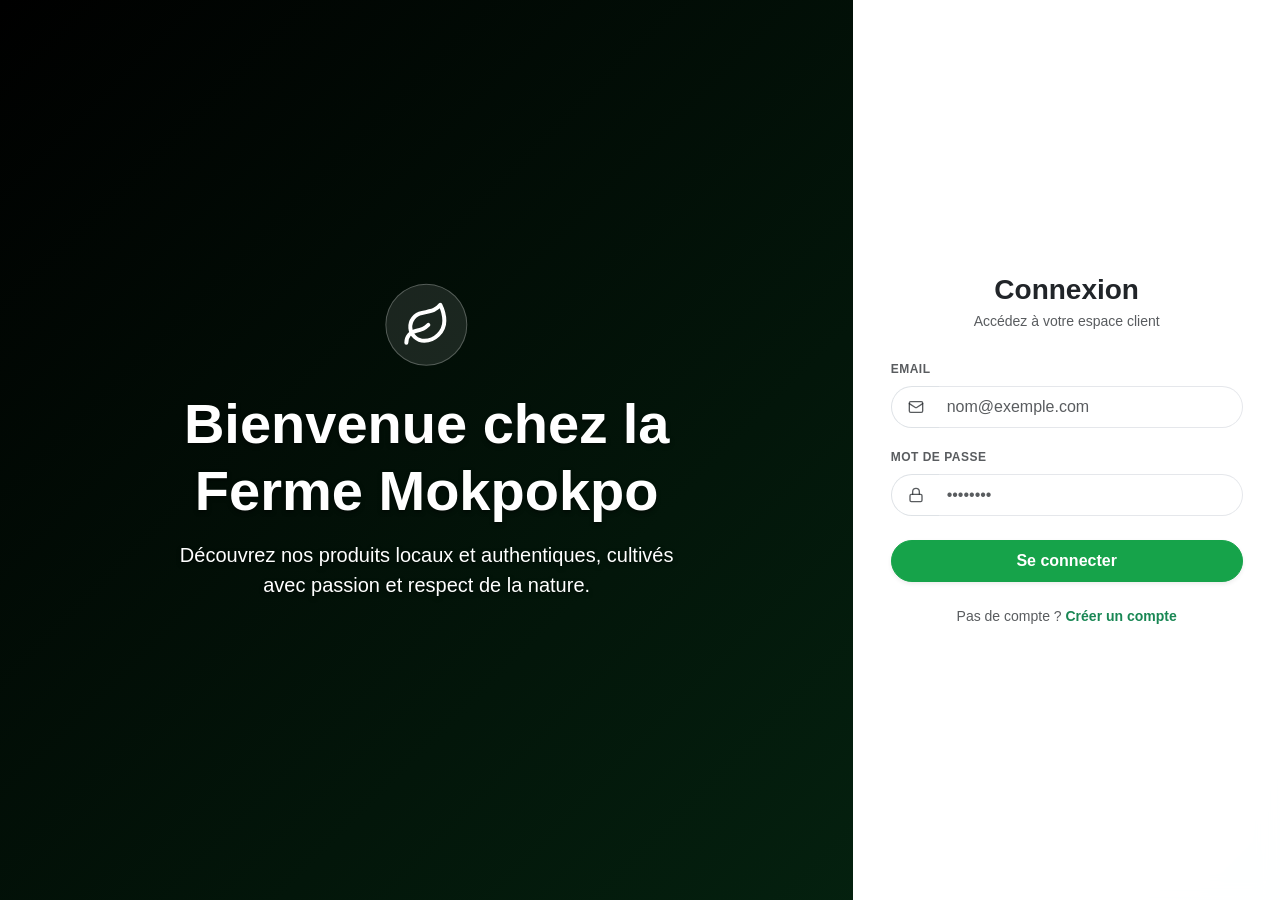
==== commit 80328aab: "modification de la page index comme page de redirection vers  login" ====
--- a/index.html
+++ b/index.html
@@ -2,428 +2,15 @@
 <html lang="fr">
 <head>
     <meta charset="UTF-8">
+    <meta http-equiv="refresh" content="0; url=login.html">
     <meta name="viewport" content="width=device-width, initial-scale=1.0">
-    <title>Mokpokpo - Supply Chain Plantes Médicinales</title>
-    <!-- Bootstrap CSS -->
-    <link rel="stylesheet" href="css/css_bootstrap/bootstrap.min.css">
-    <!-- Custom CSS -->
-    <link rel="stylesheet" href="css/style.css">
+    <title>Redirection - Mokpokpo</title>
+    <script>
+        window.location.href = "login.html";
+    </script>
 </head>
 <body>
-
-    <!-- Navbar -->
-    <nav class="navbar navbar-expand-lg sticky-top">
-        <div class="container">
-            <a class="navbar-brand" href="index.html">
-                <div class="brand-icon">
-                    <svg xmlns="http://www.w3.org/2000/svg" width="24" height="24" viewBox="0 0 24 24" fill="none" stroke="currentColor" stroke-width="2" stroke-linecap="round" stroke-linejoin="round">
-                        <path d="M11 20A7 7 0 0 1 9.8 6.1C15.5 5 17 4.48 19 2c1 2 2 4.18 2 8 0 5.5-4.78 10-10 10Z"/>
-                        <path d="M2 21c0-3 1.85-5.36 5.08-6C9.5 14.52 12 13 13 12"/>
-                    </svg>
-                </div>
-                Mokpokpo
-            </a>
-            <button class="navbar-toggler" type="button" data-bs-toggle="collapse" data-bs-target="#navbarNav">
-                <span class="navbar-toggler-icon"></span>
-            </button>
-            <div class="collapse navbar-collapse" id="navbarNav">
-                <ul class="navbar-nav me-auto mb-2 mb-lg-0">
-                    <li class="nav-item">
-                        <a class="nav-link active" href="index.html">Accueil</a>
-                    </li>
-                    <li class="nav-item">
-                        <a class="nav-link" href="products.html">Catalogue</a>
-                    </li>
-                    <li class="nav-item">
-                        <a class="nav-link" href="about.html">À propos</a>
-                    </li>
-                    <li class="nav-item">
-                        <a class="nav-link" href="contact.html">Contact</a>
-                    </li>
-                </ul>
-                <div class="d-flex align-items-center gap-2">
-                    <a href="cart.html" class="btn btn-outline-primary position-relative border-0">
-                        <svg xmlns="http://www.w3.org/2000/svg" width="20" height="20" viewBox="0 0 24 24" fill="none" stroke="currentColor" stroke-width="2" stroke-linecap="round" stroke-linejoin="round">
-                            <circle cx="8" cy="21" r="1"/>
-                            <circle cx="19" cy="21" r="1"/>
-                            <path d="M2.05 2.05h2l2.66 12.42a2 2 0 0 0 2 1.58h9.78a2 2 0 0 0 1.95-1.57l1.65-7.43H5.12"/>
-                        </svg>
-                        <span class="position-absolute top-0 start-100 translate-middle badge rounded-pill bg-success cart-badge" style="display: none;">
-                            0
-                        </span>
-                    </a>
-                    
-                    <div id="auth-links" class="d-flex gap-2">
-                        <a href="login.html" class="btn btn-outline-primary">Connexion</a>
-                        <a href="register.html" class="btn btn-primary">S'inscrire</a>
-                    </div>
-                    
-                    <div id="user-links" class="d-flex gap-2 d-none align-items-center">
-                        <a href="dashboard.html" class="d-flex align-items-center gap-2 bg-light px-3 py-2 rounded-pill text-decoration-none">
-                            <div class="user-avatar">
-                                <svg xmlns="http://www.w3.org/2000/svg" width="20" height="20" viewBox="0 0 24 24" fill="none" stroke="currentColor" stroke-width="2" stroke-linecap="round" stroke-linejoin="round">
-                                    <path d="M19 21v-2a4 4 0 0 0-4-4H9a4 4 0 0 0-4 4v2"/>
-                                    <circle cx="12" cy="7" r="4"/>
-                                </svg>
-                            </div>
-                            <span class="text-muted small" id="userNameDisplay">Mon Compte</span>
-                        </a>
-                        <button onclick="logout()" class="btn btn-outline-danger btn-sm">
-                            <svg xmlns="http://www.w3.org/2000/svg" width="16" height="16" viewBox="0 0 24 24" fill="none" stroke="currentColor" stroke-width="2" stroke-linecap="round" stroke-linejoin="round" class="me-1"><path d="M9 21H5a2 2 0 0 1-2-2V5a2 2 0 0 1 2-2h4"></path><polyline points="16 17 21 12 16 7"></polyline><line x1="21" y1="12" x2="9" y2="12"></line></svg>
-                            Déconnexion
-                        </button>
-                    </div>
-
-                </div>
-            </div>
-        </div>
-    </nav>
-
-    <!-- Hero Section -->
-    <section class="hero-section">
-        <div class="container">
-            <div class="row align-items-center">
-                <div class="col-lg-6 mb-5 mb-lg-0">
-                    <!-- Badge -->
-                    <div class="stats-badge mb-4">
-                        <svg xmlns="http://www.w3.org/2000/svg" width="20" height="20" viewBox="0 0 24 24" fill="none" stroke="currentColor" stroke-width="2" stroke-linecap="round" stroke-linejoin="round">
-                            <path d="M12 22s8-4 8-10V5l-8-3-8 3v7c0 6 8 10 8 10z"/>
-                        </svg>
-                        <span>100% Naturel & Biologique</span>
-                    </div>
-
-                    <h1 class="display-4 hero-title mb-4">Cultivons ensemble un avenir plus vert</h1>
-                    <p class="hero-text mb-4">
-                        Découvrez notre sélection de plantes et produits agricoles naturels, cultivés avec passion au Togo. 
-                        De la ferme directement à votre porte.
-                    </p>
-                    <div class="d-flex flex-column flex-sm-row gap-3 mb-5">
-                        <a href="products.html" class="btn btn-primary btn-lg">
-                            Parcourir le catalogue
-                            <svg xmlns="http://www.w3.org/2000/svg" width="20" height="20" viewBox="0 0 24 24" fill="none" stroke="currentColor" stroke-width="2" stroke-linecap="round" stroke-linejoin="round" class="ms-2">
-                                <path d="M5 12h14"/><path d="M12 5l7 7-7 7"/>
-                            </svg>
-                        </a>
-                        <a href="about.html" class="btn btn-outline-primary btn-lg">En savoir plus</a>
-                    </div>
-
-                    <!-- Stats -->
-                    <div class="stats-container">
-                        <div class="stat-item">
-                            <div class="stat-number">500+</div>
-                            <div class="stat-label">Plantes disponibles</div>
-                        </div>
-                        <div class="h-100" style="width: 1px; background: var(--border-color);"></div>
-                        <div class="stat-item">
-                            <div class="stat-number">1200+</div>
-                            <div class="stat-label">Clients satisfaits</div>
-                        </div>
-                        <div class="h-100" style="width: 1px; background: var(--border-color);"></div>
-                        <div class="stat-item">
-                            <div class="stat-number">98%</div>
-                            <div class="stat-label">Bio & Naturel</div>
-                        </div>
-                    </div>
-                </div>
-                <div class="col-lg-6 text-center position-relative">
-                    <div class="img-zoom" style="border-radius: 1.5rem; overflow: hidden; box-shadow: 0 25px 50px -12px rgba(0, 0, 0, 0.25);">
-                        <img src="https://images.unsplash.com/photo-1585320806297-9794b3e4eeae?w=800&h=600&fit=crop" 
-                             alt="Plantes Mokpokpo" 
-                             class="img-fluid" 
-                             style="width: 100%; height: auto; object-fit: cover;">
-                    </div>
-                </div>
-            </div>
-        </div>
-    </section>
-
-    <!-- Features -->
-    <section class="py-5 bg-light">
-        <div class="container">
-            <div class="row g-4">
-                <div class="col-md-6 col-lg-3">
-                    <div class="feature-card text-center">
-                        <div class="feature-icon mx-auto">
-                            <svg xmlns="http://www.w3.org/2000/svg" width="32" height="32" viewBox="0 0 24 24" fill="none" stroke="currentColor" stroke-width="2" stroke-linecap="round" stroke-linejoin="round">
-                                <path d="M11 20A7 7 0 0 1 9.8 6.1C15.5 5 17 4.48 19 2c1 2 2 4.18 2 8 0 5.5-4.78 10-10 10Z"/>
-                                <path d="M2 21c0-3 1.85-5.36 5.08-6C9.5 14.52 12 13 13 12"/>
-                            </svg>
-                        </div>
-                        <h3 class="h5 fw-bold mb-3">100% Naturel</h3>
-                        <p class="text-muted mb-0">Toutes nos plantes sont cultivées sans pesticides ni produits chimiques</p>
-                    </div>
-                </div>
-                <div class="col-md-6 col-lg-3">
-                    <div class="feature-card text-center">
-                        <div class="feature-icon mx-auto">
-                            <svg xmlns="http://www.w3.org/2000/svg" width="32" height="32" viewBox="0 0 24 24" fill="none" stroke="currentColor" stroke-width="2" stroke-linecap="round" stroke-linejoin="round">
-                                <rect width="16" height="13" x="6" y="4" rx="2"/><path d="m22 7-7.1 3.78c-.57.3-1.23.3-1.8 0L6 7"/><path d="M2 8v11c0 1.1.9 2 2 2h14"/>
-                            </svg>
-                        </div>
-                        <h3 class="h5 fw-bold mb-3">Livraison Rapide</h3>
-                        <p class="text-muted mb-0">Livraison dans tout le Togo sous 24-48h</p>
-                    </div>
-                </div>
-                <div class="col-md-6 col-lg-3">
-                    <div class="feature-card text-center">
-                        <div class="feature-icon mx-auto">
-                            <svg xmlns="http://www.w3.org/2000/svg" width="32" height="32" viewBox="0 0 24 24" fill="none" stroke="currentColor" stroke-width="2" stroke-linecap="round" stroke-linejoin="round">
-                                <path d="M12 22s8-4 8-10V5l-8-3-8 3v7c0 6 8 10 8 10z"/>
-                            </svg>
-                        </div>
-                        <h3 class="h5 fw-bold mb-3">Qualité Garantie</h3>
-                        <p class="text-muted mb-0">Garantie de satisfaction ou remboursement</p>
-                    </div>
-                </div>
-                <div class="col-md-6 col-lg-3">
-                    <div class="feature-card text-center">
-                        <div class="feature-icon mx-auto">
-                            <svg xmlns="http://www.w3.org/2000/svg" width="32" height="32" viewBox="0 0 24 24" fill="none" stroke="currentColor" stroke-width="2" stroke-linecap="round" stroke-linejoin="round">
-                                <path d="M16 21v-2a4 4 0 0 0-4-4H6a4 4 0 0 0-4 4v2"/>
-                                <circle cx="9" cy="7" r="4"/>
-                                <path d="M22 21v-2a4 4 0 0 0-3-3.87"/>
-                                <path d="M16 3.13a4 4 0 0 1 0 7.75"/>
-                            </svg>
-                        </div>
-                        <h3 class="h5 fw-bold mb-3">Support Expert</h3>
-                        <p class="text-muted mb-0">Conseils personnalisés par nos experts en agriculture</p>
-                    </div>
-                </div>
-            </div>
-        </div>
-    </section>
-
-    <!-- Product Catalog Preview -->
-    <section class="py-5">
-        <div class="container">
-            <div class="row mb-5">
-                <div class="col-lg-8 mx-auto text-center">
-                    <h2 class="display-5 fw-bold mb-3">Notre Catalogue de Plantes</h2>
-                    <p class="lead text-muted">Des plantes sélectionnées avec soin pour leurs vertus et leur qualité exceptionnelle</p>
-                </div>
-            </div>
-
-            <div class="row g-4" id="featured-products">
-                <!-- Product Card 1 -->
-                <div class="col-sm-6 col-lg-4">
-                    <div class="card card-product h-100 border-0 shadow-sm">
-                        <div class="position-relative img-zoom">
-                            <img src="https://images.unsplash.com/photo-1628016851899-c0f3afae6c6b?w=400&h=300&fit=crop" 
-                                 class="card-img-top" 
-                                 alt="Basilic Sacré"
-                                 style="height: 250px; object-fit: cover;">
-                            <span class="position-absolute top-0 start-0 m-3 badge bg-white text-dark border">Plantes Médicinales</span>
-                            <button class="btn btn-light btn-sm position-absolute top-0 end-0 m-3 rounded-circle" style="width: 40px; height: 40px;">
-                                <svg xmlns="http://www.w3.org/2000/svg" width="16" height="16" viewBox="0 0 24 24" fill="none" stroke="currentColor" stroke-width="2">
-                                    <path d="M19 14c1.49-1.46 3-3.21 3-5.5A5.5 5.5 0 0 0 16.5 3c-1.76 0-3 .5-4.5 2-1.5-1.5-2.74-2-4.5-2A5.5 5.5 0 0 0 2 8.5c0 2.3 1.5 4.05 3 5.5l7 7Z"/>
-                                </svg>
-                            </button>
-                        </div>
-                        <div class="card-body">
-                            <h5 class="card-title fw-bold mb-1">Basilic Sacré</h5>
-                            <p class="text-muted small fst-italic mb-3">Ocimum tenuiflorum</p>
-                            <div class="d-flex justify-content-between align-items-center">
-                                <div>
-                                    <p class="h4 text-gradient fw-bold mb-0">2500 FCFA</p>
-                                    <p class="text-muted small mb-0">Stock: 45 unités</p>
-                                </div>
-                            </div>
-                        </div>
-                        <div class="card-footer bg-transparent border-0 p-3 pt-0">
-                            <button class="btn btn-primary w-100">
-                                <svg xmlns="http://www.w3.org/2000/svg" width="16" height="16" viewBox="0 0 24 24" fill="none" stroke="currentColor" stroke-width="2" class="me-2">
-                                    <circle cx="8" cy="21" r="1"/><circle cx="19" cy="21" r="1"/>
-                                    <path d="M2.05 2.05h2l2.66 12.42a2 2 0 0 0 2 1.58h9.78a2 2 0 0 0 1.95-1.57l1.65-7.43H5.12"/>
-                                </svg>
-                                Ajouter au panier
-                            </button>
-                        </div>
-                    </div>
-                </div>
-
-                <!-- Product Card 2 -->
-                <div class="col-sm-6 col-lg-4">
-                    <div class="card card-product h-100 border-0 shadow-sm">
-                        <div class="position-relative img-zoom">
-                            <img src="https://images.unsplash.com/photo-1615485290382-441e4d049cb5?w=400&h=300&fit=crop" 
-                                 class="card-img-top" 
-                                 alt="Moringa"
-                                 style="height: 250px; object-fit: cover;">
-                            <span class="position-absolute top-0 start-0 m-3 badge bg-white text-dark border">Superaliments</span>
-                            <button class="btn btn-light btn-sm position-absolute top-0 end-0 m-3 rounded-circle" style="width: 40px; height: 40px;">
-                                <svg xmlns="http://www.w3.org/2000/svg" width="16" height="16" viewBox="0 0 24 24" fill="none" stroke="currentColor" stroke-width="2">
-                                    <path d="M19 14c1.49-1.46 3-3.21 3-5.5A5.5 5.5 0 0 0 16.5 3c-1.76 0-3 .5-4.5 2-1.5-1.5-2.74-2-4.5-2A5.5 5.5 0 0 0 2 8.5c0 2.3 1.5 4.05 3 5.5l7 7Z"/>
-                                </svg>
-                            </button>
-                        </div>
-                        <div class="card-body">
-                            <h5 class="card-title fw-bold mb-1">Moringa</h5>
-                            <p class="text-muted small fst-italic mb-3">Moringa oleifera</p>
-                            <div class="d-flex justify-content-between align-items-center">
-                                <div>
-                                    <p class="h4 text-gradient fw-bold mb-0">3500 FCFA</p>
-                                    <p class="text-muted small mb-0">Stock: 32 unités</p>
-                                </div>
-                            </div>
-                        </div>
-                        <div class="card-footer bg-transparent border-0 p-3 pt-0">
-                            <button class="btn btn-primary w-100">
-                                <svg xmlns="http://www.w3.org/2000/svg" width="16" height="16" viewBox="0 0 24 24" fill="none" stroke="currentColor" stroke-width="2" class="me-2">
-                                    <circle cx="8" cy="21" r="1"/><circle cx="19" cy="21" r="1"/>
-                                    <path d="M2.05 2.05h2l2.66 12.42a2 2 0 0 0 2 1.58h9.78a2 2 0 0 0 1.95-1.57l1.65-7.43H5.12"/>
-                                </svg>
-                                Ajouter au panier
-                            </button>
-                        </div>
-                    </div>
-                </div>
-
-                <!-- Product Card 3 -->
-                <div class="col-sm-6 col-lg-4">
-                    <div class="card card-product h-100 border-0 shadow-sm">
-                        <div class="position-relative img-zoom">
-                            <img src="https://images.unsplash.com/photo-1509587584298-0f3b3a3a1797?w=400&h=300&fit=crop" 
-                                 class="card-img-top" 
-                                 alt="Aloe Vera"
-                                 style="height: 250px; object-fit: cover;">
-                            <span class="position-absolute top-0 start-0 m-3 badge bg-white text-dark border">Plantes Médicinales</span>
-                            <button class="btn btn-light btn-sm position-absolute top-0 end-0 m-3 rounded-circle" style="width: 40px; height: 40px;">
-                                <svg xmlns="http://www.w3.org/2000/svg" width="16" height="16" viewBox="0 0 24 24" fill="none" stroke="currentColor" stroke-width="2">
-                                    <path d="M19 14c1.49-1.46 3-3.21 3-5.5A5.5 5.5 0 0 0 16.5 3c-1.76 0-3 .5-4.5 2-1.5-1.5-2.74-2-4.5-2A5.5 5.5 0 0 0 2 8.5c0 2.3 1.5 4.05 3 5.5l7 7Z"/>
-                                </svg>
-                            </button>
-                        </div>
-                        <div class="card-body">
-                            <h5 class="card-title fw-bold mb-1">Aloe Vera</h5>
-                            <p class="text-muted small fst-italic mb-3">Aloe barbadensis</p>
-                            <div class="d-flex justify-content-between align-items-center">
-                                <div>
-                                    <p class="h4 text-gradient fw-bold mb-0">2000 FCFA</p>
-                                    <p class="text-muted small mb-0">Stock: 58 unités</p>
-                                </div>
-                            </div>
-                        </div>
-                        <div class="card-footer bg-transparent border-0 p-3 pt-0">
-                            <button class="btn btn-primary w-100">
-                                <svg xmlns="http://www.w3.org/2000/svg" width="16" height="16" viewBox="0 0 24 24" fill="none" stroke="currentColor" stroke-width="2" class="me-2">
-                                    <circle cx="8" cy="21" r="1"/><circle cx="19" cy="21" r="1"/>
-                                    <path d="M2.05 2.05h2l2.66 12.42a2 2 0 0 0 2 1.58h9.78a2 2 0 0 0 1.95-1.57l1.65-7.43H5.12"/>
-                                </svg>
-                                Ajouter au panier
-                            </button>
-                        </div>
-                    </div>
-                </div>
-            </div>
-
-            <div class="text-center mt-5">
-                <a href="products.html" class="btn btn-outline-primary btn-lg">
-                    Voir tout le catalogue
-                    <svg xmlns="http://www.w3.org/2000/svg" width="20" height="20" viewBox="0 0 24 24" fill="none" stroke="currentColor" stroke-width="2" class="ms-2">
-                        <path d="M5 12h14"/><path d="M12 5l7 7-7 7"/>
-                    </svg>
-                </a>
-            </div>
-        </div>
-    </section>
-
-    <!-- Footer -->
-    <footer class="text-center text-lg-start mt-5">
-        <div class="container py-5">
-            <div class="row g-4">
-                <!-- Brand Section -->
-                <div class="col-lg-4 col-md-6">
-                    <div class="d-flex align-items-center gap-2 mb-3">
-                        <div class="brand-icon">
-                            <svg xmlns="http://www.w3.org/2000/svg" width="24" height="24" viewBox="0 0 24 24" fill="none" stroke="currentColor" stroke-width="2">
-                                <path d="M11 20A7 7 0 0 1 9.8 6.1C15.5 5 17 4.48 19 2c1 2 2 4.18 2 8 0 5.5-4.78 10-10 10Z"/>
-                                <path d="M2 21c0-3 1.85-5.36 5.08-6C9.5 14.52 12 13 13 12"/>
-                            </svg>
-                        </div>
-                        <span class="fw-bold fs-5">Mokpokpo</span>
-                    </div>
-                    <p class="text-muted mb-3">Votre partenaire de confiance pour des plantes et produits agricoles naturels de qualité au Togo.</p>
-                    <div class="d-flex gap-2">
-                        <a href="#" class="btn btn-outline-secondary btn-sm rounded-circle" style="width: 40px; height: 40px; padding: 0; display: flex; align-items: center; justify-content: center;">
-                            <svg xmlns="http://www.w3.org/2000/svg" width="18" height="18" viewBox="0 0 24 24" fill="currentColor">
-                                <path d="M24 12.073c0-6.627-5.373-12-12-12s-12 5.373-12 12c0 5.99 4.388 10.954 10.125 11.854v-8.385H7.078v-3.47h3.047V9.43c0-3.007 1.792-4.669 4.533-4.669 1.312 0 2.686.235 2.686.235v2.953H15.83c-1.491 0-1.956.925-1.956 1.874v2.25h3.328l-.532 3.47h-2.796v8.385C19.612 23.027 24 18.062 24 12.073z"/>
-                            </svg>
-                        </a>
-                        <a href="#" class="btn btn-outline-secondary btn-sm rounded-circle" style="width: 40px; height: 40px; padding: 0; display: flex; align-items: center; justify-content: center;">
-                            <svg xmlns="http://www.w3.org/2000/svg" width="18" height="18" viewBox="0 0 24 24" fill="currentColor">
-                                <path d="M7.55 2h8.9C19.4 2 22 4.6 22 7.55v8.9C22 19.4 19.4 22 16.45 22h-8.9C4.6 22 2 19.4 2 16.45v-8.9C2 4.6 4.6 2 7.55 2zm0 1.5C5.466 3.5 3.5 5.466 3.5 7.55v8.9c0 2.084 1.966 4.05 4.05 4.05h8.9c2.084 0 4.05-1.966 4.05-4.05v-8.9c0-2.084-1.966-4.05-4.05-4.05h-8.9zM12 6.5a5.5 5.5 0 110 11 5.5 5.5 0 010-11zm0 1.5a4 4 0 100 8 4 4 0 000-8zm5.75-2.25a1 1 0 110 2 1 1 0 010-2z"/>
-                            </svg>
-                        </a>
-                        <a href="#" class="btn btn-outline-secondary btn-sm rounded-circle" style="width: 40px; height: 40px; padding: 0; display: flex; align-items: center; justify-content: center;">
-                            <svg xmlns="http://www.w3.org/2000/svg" width="18" height="18" viewBox="0 0 24 24" fill="currentColor">
-                                <path d="M23.953 4.57a10 10 0 01-2.825.775 4.958 4.958 0 002.163-2.723c-.951.555-2.005.959-3.127 1.184a4.92 4.92 0 00-8.384 4.482C7.69 8.095 4.067 6.13 1.64 3.162a4.822 4.822 0 00-.666 2.475c0 1.71.87 3.213 2.188 4.096a4.904 4.904 0 01-2.228-.616v.06a4.923 4.923 0 003.946 4.827 4.996 4.996 0 01-2.212.085 4.936 4.936 0 004.604 3.417 9.867 9.867 0 01-6.102 2.105c-.39 0-.779-.023-1.17-.067a13.995 13.995 0 007.557 2.209c9.053 0 13.998-7.496 13.998-13.985 0-.21 0-.42-.015-.63A9.935 9.935 0 0024 4.59z"/>
-                            </svg>
-                        </a>
-                    </div>
-                </div>
-
-                <!-- Navigation -->
-                <div class="col-lg-2 col-md-6">
-                    <h5 class="fw-bold mb-3">Navigation</h5>
-                    <ul class="list-unstyled">
-                        <li class="mb-2"><a href="index.html" class="text-decoration-none text-muted">Accueil</a></li>
-                        <li class="mb-2"><a href="products.html" class="text-decoration-none text-muted">Catalogue</a></li>
-                        <li class="mb-2"><a href="about.html" class="text-decoration-none text-muted">À propos</a></li>
-                        <li class="mb-2"><a href="contact.html" class="text-decoration-none text-muted">Contact</a></li>
-                    </ul>
-                </div>
-
-                <!-- Categories -->
-                <div class="col-lg-3 col-md-6">
-                    <h5 class="fw-bold mb-3">Catégories</h5>
-                    <ul class="list-unstyled">
-                        <li class="mb-2"><a href="#" class="text-decoration-none text-muted">Plantes Médicinales</a></li>
-                        <li class="mb-2"><a href="#" class="text-decoration-none text-muted">Herbes Aromatiques</a></li>
-                        <li class="mb-2"><a href="#" class="text-decoration-none text-muted">Superaliments</a></li>
-                        <li class="mb-2"><a href="#" class="text-decoration-none text-muted">Épices</a></li>
-                    </ul>
-                </div>
-
-                <!-- Contact -->
-                <div class="col-lg-3 col-md-6">
-                    <h5 class="fw-bold mb-3">Contact</h5>
-                    <ul class="list-unstyled">
-                        <li class="mb-2">
-                            <svg xmlns="http://www.w3.org/2000/svg" width="16" height="16" viewBox="0 0 24 24" fill="none" stroke="currentColor" stroke-width="2" class="text-success me-2">
-                                <path d="M21 10c0 7-9 13-9 13s-9-6-9-13a9 9 0 0 1 18 0z"></path>
-                                <circle cx="12" cy="10" r="3"></circle>
-                            </svg>
-                            <span class="text-muted">Lomé, Togo</span>
-                        </li>
-                        <li class="mb-2">
-                            <svg xmlns="http://www.w3.org/2000/svg" width="16" height="16" viewBox="0 0 24 24" fill="none" stroke="currentColor" stroke-width="2" class="text-success me-2">
-                                <path d="M22 16.92v3a2 2 0 0 1-2.18 2 19.79 19.79 0 0 1-8.63-3.07 19.5 19.5 0 0 1-6-6 19.79 19.79 0 0 1-3.07-8.67A2 2 0 0 1 4.11 2h3a2 2 0 0 1 2 1.72 12.84 12.84 0 0 0 .7 2.81 2 2 0 0 1-.45 2.11L8.09 9.91a16 16 0 0 0 6 6l1.27-1.27a2 2 0 0 1 2.11-.45 12.84 12.84 0 0 0 2.81.7A2 2 0 0 1 22 16.92z"></path>
-                            </svg>
-                            <span class="text-muted">+229 XX XX XX XX</span>
-                        </li>
-                        <li class="mb-2">
-                            <svg xmlns="http://www.w3.org/2000/svg" width="16" height="16" viewBox="0 0 24 24" fill="none" stroke="currentColor" stroke-width="2" class="text-success me-2">
-                                <path d="M4 4h16c1.1 0 2 .9 2 2v12c0 1.1-.9 2-2 2H4c-1.1 0-2-.9-2-2V6c0-1.1.9-2 2-2z"></path>
-                                <polyline points="22,6 12,13 2,6"></polyline>
-                            </svg>
-                            <span class="text-muted">contact@mokpokpo.tg</span>
-                        </li>
-                    </ul>
-                </div>
-            </div>
-        </div>
-
-        <!-- Copyright -->
-        <div class="border-top">
-            <div class="container py-3">
-                <p class="text-center text-muted mb-0">© 2025 Mokpokpo. Tous droits réservés.</p>
-            </div>
-        </div>
-    </footer>
-
-    <!-- Bootstrap JS Bundle -->
-    <script src="js/js_bootstrap/bootstrap.bundle.min.js"></script>
-    <script src="js/auth.js"></script>
-    <script src="js/script.js"></script>
+    <p>Redirection vers la page de connexion...</p>
+    <p>Si vous n'êtes pas redirigé automatiquement, <a href="login.html">cliquez ici</a>.</p>
 </body>
 </html>
